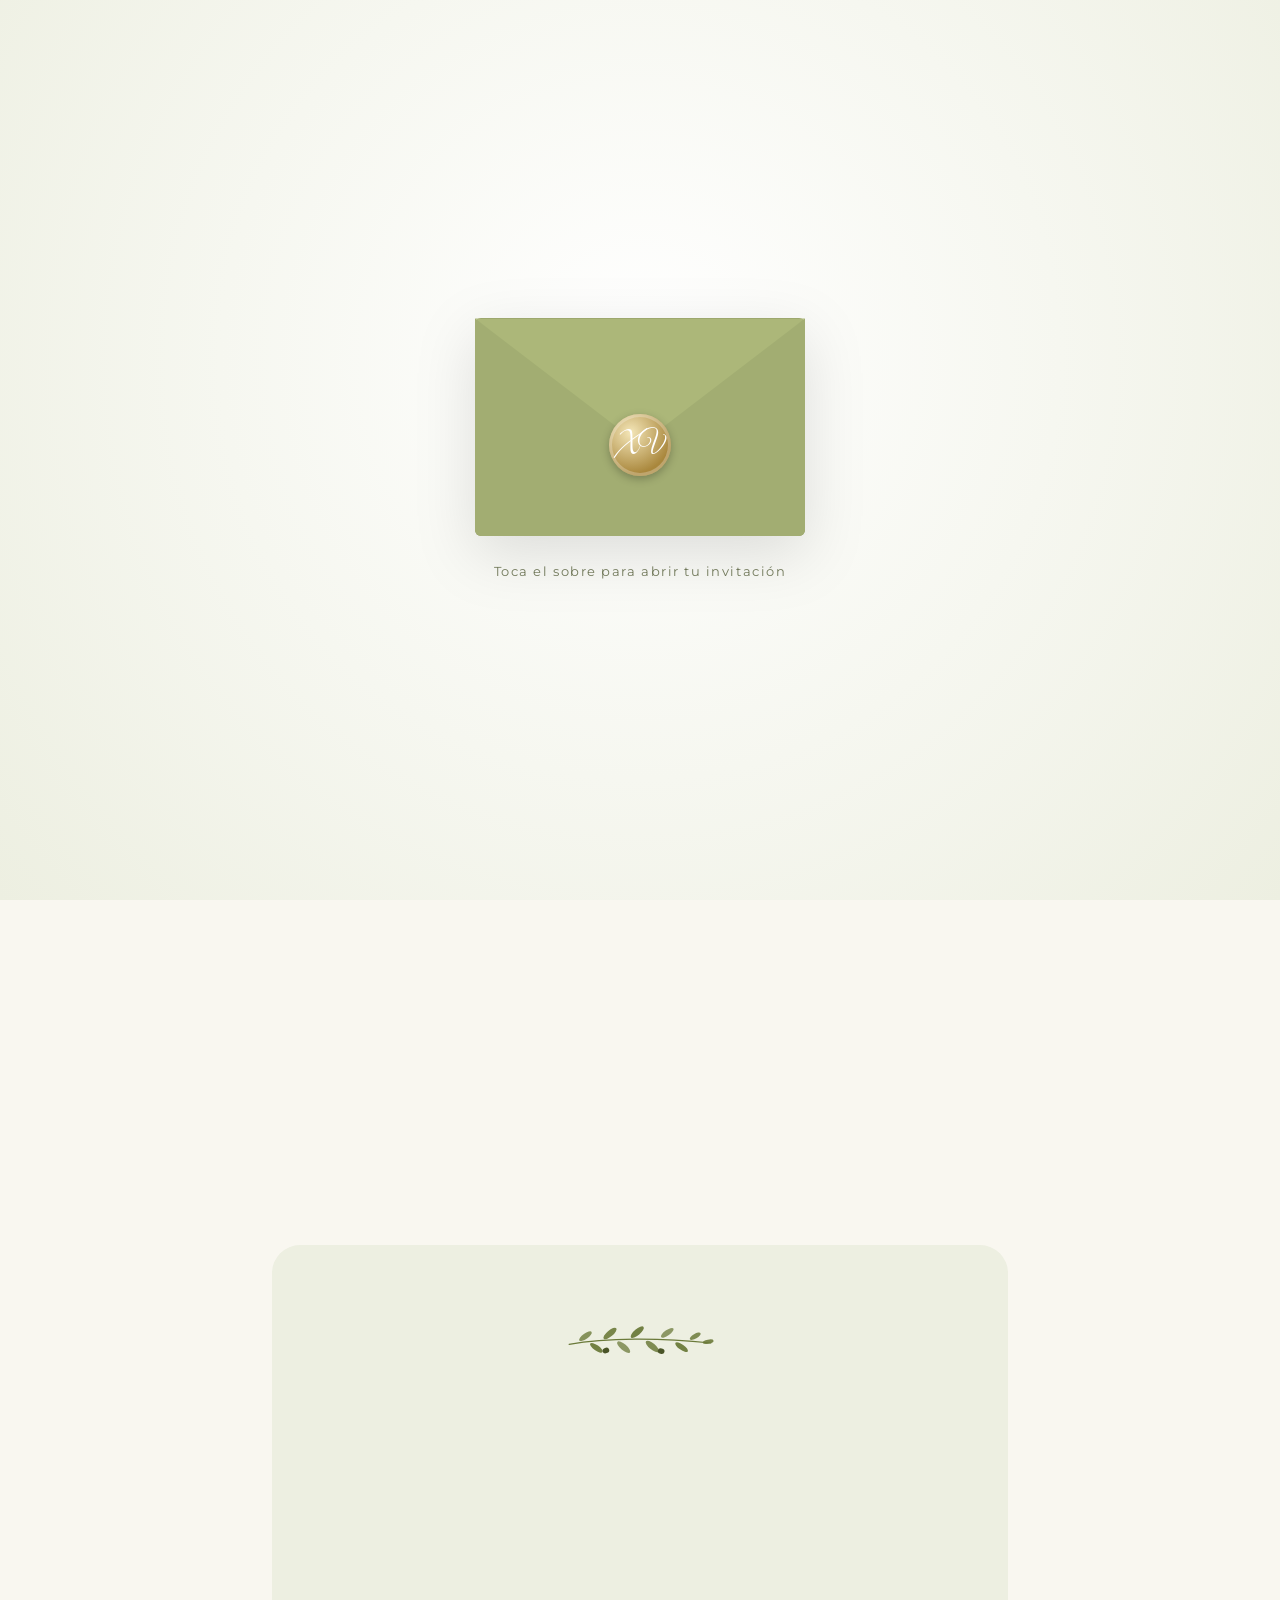
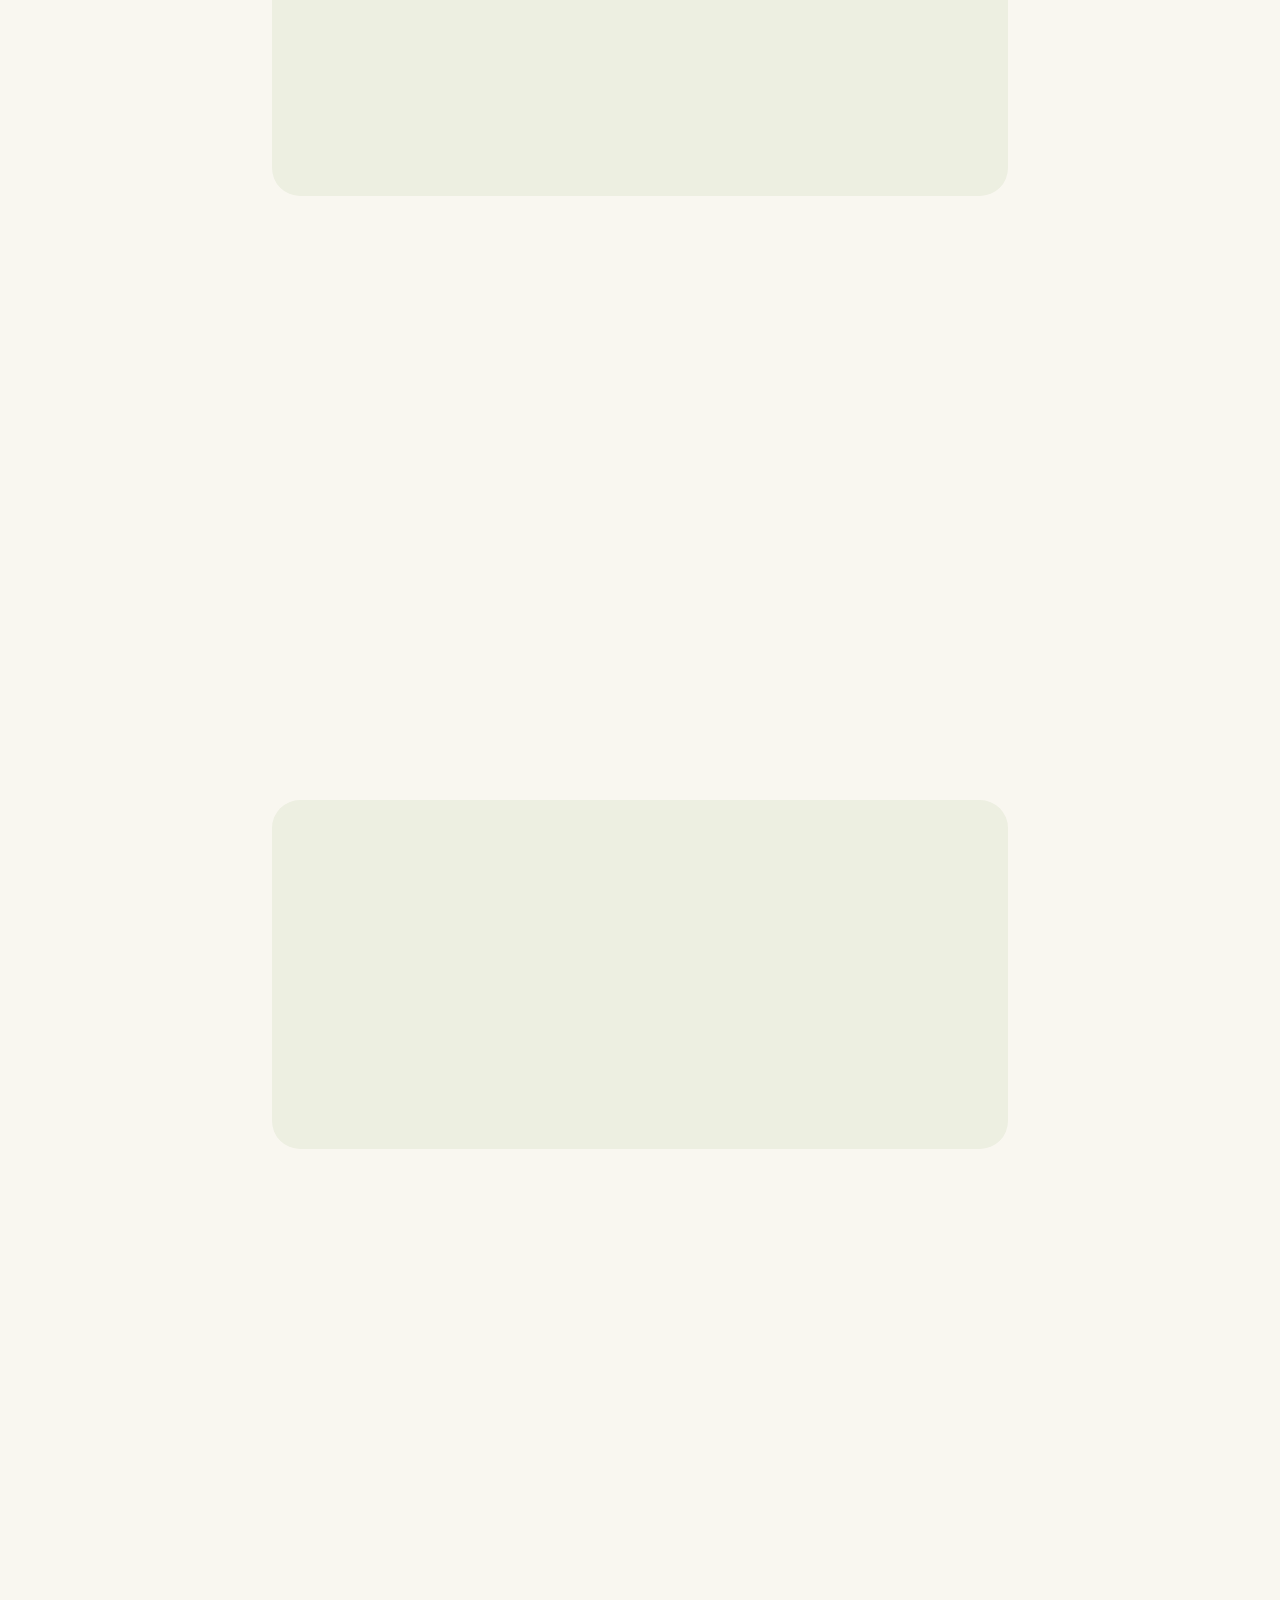
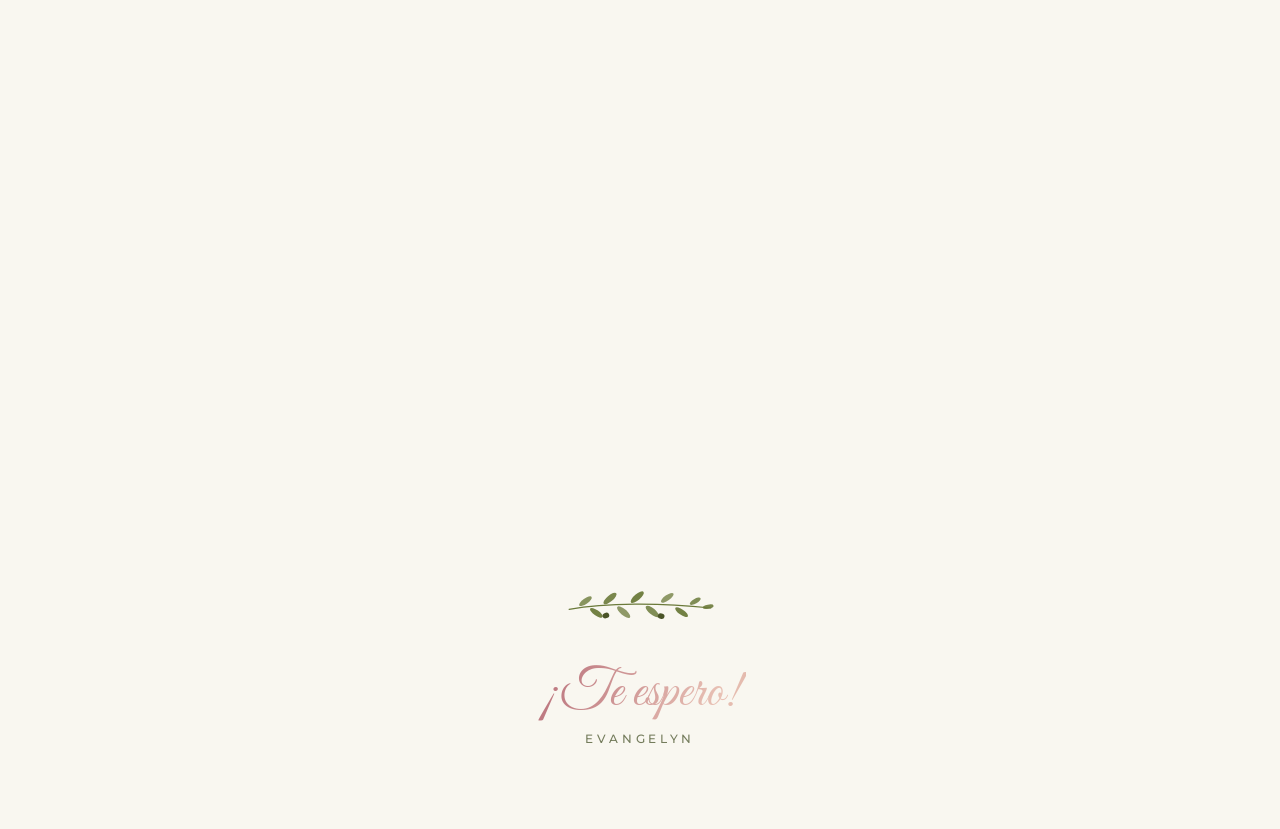
==== index.html @ 9b463777 "Centrar sección de padres y versionar CSS/JS para evitar caché Co-Authored-By: Claude Opus 5.5 <nore" ====
<!doctype html>
<html lang="es" data-theme="olivo">
<head>
  <meta charset="utf-8">
  <meta name="viewport" content="width=device-width, initial-scale=1">
  <title>Mis XV Años</title>
  <meta name="description" content="Estás invitado a celebrar mis XV años. Abre tu invitación y confirma tu asistencia.">
  <meta property="og:title" content="Mis XV Años · Invitación">
  <meta property="og:description" content="Abre tu invitación y confirma tu asistencia.">
  <meta property="og:type" content="website">
  <meta name="theme-color" content="#F9F7F0">
  <link rel="preconnect" href="https://fonts.googleapis.com">
  <link rel="preconnect" href="https://fonts.gstatic.com" crossorigin>
  <link href="https://fonts.googleapis.com/css2?family=Cormorant+Garamond:ital,wght@0,400;0,500;0,600;1,400&family=Amatic+SC:wght@700&family=Great+Vibes&family=Montserrat:wght@400;500;600&display=swap" rel="stylesheet">
  <link rel="stylesheet" href="css/styles.css?v=6">
  <script src="js/config.js?v=6"></script>
</head>
<body class="bloqueado">

  <!-- Símbolos SVG reutilizables -->
  <svg width="0" height="0" style="position:absolute" aria-hidden="true">
    <symbol id="rama" viewBox="0 0 220 70">
      <path d="M6 40 C60 30 140 30 214 38" fill="none" stroke="currentColor" stroke-width="1.6" stroke-linecap="round"/>
      <g fill="currentColor">
        <circle cx="28" cy="27" r="9" opacity=".75"/>
        <circle cx="50" cy="45" r="9" opacity=".9"/>
        <circle cx="75" cy="23" r="10" opacity=".85"/>
        <circle cx="100" cy="44" r="10" opacity=".7"/>
        <circle cx="125" cy="22" r="10" opacity=".9"/>
        <circle cx="150" cy="43" r="9" opacity=".8"/>
        <circle cx="172" cy="26" r="8" opacity=".7"/>
        <circle cx="192" cy="43" r="7" opacity=".9"/>
        <circle cx="212" cy="37" r="5" opacity=".8"/>
      </g>
    </symbol>
    <symbol id="rama-olivo" viewBox="0 0 220 70">
      <path d="M6 40 C60 30 140 30 214 38" fill="none" stroke="currentColor" stroke-width="1.6" stroke-linecap="round"/>
      <g fill="currentColor">
        <ellipse cx="30" cy="28" rx="4" ry="11" transform="rotate(55 30 28)" opacity=".8"/>
        <ellipse cx="46" cy="45" rx="4" ry="11" transform="rotate(-55 46 45)" opacity=".95"/>
        <ellipse cx="66" cy="24" rx="4.5" ry="12" transform="rotate(50 66 24)" opacity=".9"/>
        <ellipse cx="86" cy="44" rx="4.5" ry="12" transform="rotate(-50 86 44)" opacity=".75"/>
        <ellipse cx="106" cy="22" rx="4.5" ry="12" transform="rotate(50 106 22)" opacity=".95"/>
        <ellipse cx="128" cy="43" rx="4.5" ry="12" transform="rotate(-50 128 43)" opacity=".85"/>
        <ellipse cx="150" cy="23" rx="4" ry="11" transform="rotate(55 150 23)" opacity=".75"/>
        <ellipse cx="171" cy="44" rx="4" ry="11" transform="rotate(-55 171 44)" opacity=".95"/>
        <ellipse cx="191" cy="28" rx="3.5" ry="9" transform="rotate(60 191 28)" opacity=".85"/>
        <ellipse cx="210" cy="36" rx="3" ry="8" transform="rotate(80 210 36)" opacity=".9"/>
      </g>
      <g style="fill: var(--aceituna, currentColor)">
        <ellipse cx="60" cy="49" rx="5" ry="4" transform="rotate(-20 60 49)"/>
        <ellipse cx="141" cy="50" rx="5" ry="4" transform="rotate(15 141 50)"/>
      </g>
      <!-- Flores silvestres: solo visibles en el tema rural -->
      <g style="fill: var(--flor, none)">
        <circle cx="84" cy="14" r="3"/><circle cx="89" cy="11" r="3"/><circle cx="94" cy="14" r="3"/><circle cx="91" cy="19" r="3"/><circle cx="86" cy="19" r="3"/>
        <circle cx="160" cy="56" r="2.6"/><circle cx="165" cy="53" r="2.6"/><circle cx="169" cy="57" r="2.6"/><circle cx="166" cy="61" r="2.6"/><circle cx="161" cy="61" r="2.6"/>
      </g>
      <g style="fill: var(--flor-centro, none)">
        <circle cx="89" cy="15.5" r="1.8"/><circle cx="164.5" cy="57.5" r="1.5"/>
      </g>
    </symbol>
    <symbol id="i-iglesia" viewBox="0 0 24 24"><path fill="none" stroke="currentColor" stroke-width="1.5" stroke-linejoin="round" d="M12 2v4M10 4h4M12 6l-5 5v10h10V11zM4 21h16M10 21v-4a2 2 0 0 1 4 0v4"/></symbol>
    <symbol id="i-copa" viewBox="0 0 24 24"><path fill="none" stroke="currentColor" stroke-width="1.5" stroke-linecap="round" d="M7 3h10l-1 7a4 4 0 0 1-8 0zM12 14v6M8 21h8M7.5 7h9"/></symbol>
  </svg>

  <!-- Sobre de apertura -->
  <div class="intro" id="intro">
    <p class="intro__para" data-invitado hidden>Para: <span data-invitado-nombre></span></p>
    <button class="sobre" id="abrir" type="button" aria-label="Abrir invitación">
      <span class="sobre__fondo"></span>
      <span class="sobre__carta">
        <span class="carta__xv">XV</span>
        <span class="carta__nombre" data-campo="nombre">Nombre</span>
      </span>
      <span class="sobre__frente"></span>
      <span class="sobre__solapa"></span>
      <span class="sobre__sello">XV</span>
    </button>
    <p class="intro__ayuda">Toca el sobre para abrir tu invitación</p>
  </div>

  <div class="petalos" id="petalos" aria-hidden="true"></div>

  <main id="contenido">

    <!-- Portada -->
    <section class="portada">
      <svg class="rama rama--sup" aria-hidden="true"><use href="#rama"/></svg>
      <p class="etiqueta revelar">Mis XV Años</p>
      <h1 class="nombre metal revelar" data-campo="nombre">Nombre</h1>
      <p class="portada__completo revelar" data-campo="nombreCompleto"></p>
      <p class="portada__fecha revelar" data-campo="fechaTexto"></p>
      <p class="portada__saludo revelar" data-invitado hidden>
        <span data-invitado-nombre></span>, tenemos el honor de invitarte a celebrar este día tan especial.
      </p>
      <svg class="rama rama--inf" aria-hidden="true"><use href="#rama"/></svg>
      <a class="bajar" href="#cuenta" aria-label="Ver más">
        <span></span>
      </a>
    </section>

    <!-- Cuenta regresiva -->
    <section class="seccion" id="cuenta">
      <p class="etiqueta revelar">Faltan</p>
      <div class="cuenta revelar" id="cuenta-regresiva" aria-live="polite">
        <div><strong data-u="dias">0</strong><span>días</span></div>
        <div><strong data-u="horas">0</strong><span>horas</span></div>
        <div><strong data-u="min">0</strong><span>min</span></div>
        <div><strong data-u="seg">0</strong><span>seg</span></div>
      </div>
      <p class="cuenta__fin" id="cuenta-fin" hidden></p>
      <a class="boton boton--borde revelar" id="calendario" target="_blank" rel="noopener">Agregar a mi calendario</a>
    </section>

    <!-- Mensaje -->
    <section class="seccion seccion--suave">
      <svg class="rama rama--peq" aria-hidden="true"><use href="#rama"/></svg>
      <blockquote class="frase revelar" data-campo="frase"></blockquote>
      <div class="familia">
        <div class="revelar">
          <h2 class="titulo-script metal">Mis padres</h2>
          <ul class="lista-nombres" data-lista="padres"></ul>
        </div>
      </div>
    </section>

    <!-- Evento -->
    <section class="seccion">
      <p class="etiqueta revelar">Dónde y cuándo</p>
      <h2 class="titulo-script metal revelar">El gran día</h2>
      <div class="tarjetas" id="eventos"></div>
    </section>

    <!-- Vestimenta y regalos -->
    <section class="seccion seccion--suave">
      <div class="dos-col">
        <div class="revelar">
          <p class="etiqueta">Código de vestimenta</p>
          <h2 class="titulo-script metal" data-campo="vestimenta.tipo">Formal</h2>
          <p data-campo="vestimenta.nota"></p>        </div>
        <div class="revelar">
          <p class="etiqueta">Regalos</p>
          <h2 class="titulo-script metal">Un detalle</h2>
          <p data-campo="regalos.texto"></p>
        </div>
      </div>
    </section>

    <!-- Confirmación -->
    <section class="seccion" id="rsvp">
      <p class="etiqueta revelar">Confirma tu asistencia</p>
      <h2 class="titulo-script metal revelar">¿Me acompañas?</h2>
      <p class="revelar">Por favor confirma antes del <strong data-campo="rsvp.fechaLimite"></strong>.</p>
      <p class="pases revelar" data-invitado hidden>
        Invitación para <strong data-invitado-nombre></strong> · <span id="pases-texto"></span>
      </p>

      <div class="aviso" id="ya-respondio" hidden>
        Ya enviaste una confirmación desde este dispositivo.
        <button type="button" class="enlace" id="enviar-otra">Enviar otra respuesta</button>
      </div>

      <form class="formulario revelar" id="form-rsvp" novalidate>
        <fieldset class="opciones">
          <legend>¿Asistirás?</legend>
          <label class="opcion"><input type="radio" name="asistencia" value="si" checked><span>¡Sí, ahí estaré!</span></label>
          <label class="opcion"><input type="radio" name="asistencia" value="no"><span>No podré asistir</span></label>
        </fieldset>

        <div class="campo" id="campo-cantidad">
          <label for="cantidad">Cantidad de personas</label>
          <select id="cantidad" name="cantidad"></select>
        </div>

        <div id="nombres"></div>

        <div class="campo">
          <label for="telefono">Teléfono <small>(opcional)</small></label>
          <input id="telefono" name="telefono" type="tel" autocomplete="tel" maxlength="30">
        </div>

        <div class="campo">
          <label for="mensaje">Mensaje para la quinceañera <small>(opcional)</small></label>
          <textarea id="mensaje" name="mensaje" rows="3" maxlength="500"></textarea>
        </div>

        <!-- Campo trampa para bots: no lo llenan las personas -->
        <div class="trampa" aria-hidden="true">
          <label>Sitio web <input type="text" name="website" tabindex="-1" autocomplete="off"></label>
        </div>

        <p class="error" id="error" role="alert" hidden></p>
        <button class="boton" type="submit" id="enviar">Enviar confirmación</button>
      </form>

      <div class="exito" id="exito" hidden tabindex="-1">
        <h3 class="titulo-script metal" id="exito-titulo">¡Gracias!</h3>
        <p id="exito-texto"></p>
        <ul class="lista-nombres" id="exito-lista"></ul>
        <p class="nota" id="exito-demo" hidden>Modo demostración: la respuesta no se guardó porque aún no se configuró <code>urlGoogleScript</code>.</p>
      </div>
    </section>

    <footer class="pie">
      <svg class="rama rama--peq" aria-hidden="true"><use href="#rama"/></svg>
      <p class="titulo-script metal">¡Te espero!</p>
      <p class="etiqueta" data-campo="nombre">Nombre</p>
    </footer>
  </main>

  <button class="musica" id="musica" type="button" aria-label="Pausar música" hidden>
    <span></span><span></span><span></span>
  </button>

  <script src="js/main.js?v=6"></script>
</body>
</html>
---- css/styles.css ----
/* ============================================================
   PALETAS (cambia en js/config.js -> tema)
   ============================================================ */
:root {
  --sobre: var(--primary);
  --petalo: var(--primary);
  --f-label: "Montserrat", sans-serif;
}
[data-theme="olivo"] {
  /* Verde olivo predominante · detalles rosados en oro rosa */
  --bg: #F9F7F0;
  --surface: #FFFFFF;
  --suave: #EDEFE1;
  --text: #3E4530;
  --muted: #747C5C;
  --primary: #E3B5B3;
  --accent: #6B7A3A;
  --aceituna: #4A5427;
  --btn: #5C6B2E;
  --on-btn: #FFFFFF;
  --metal-1: #B76E79;
  --metal-2: #E9C2B5;
  --metal-3: #C48A7E;
  --linea: #DCDFC9;
  --sobre: #A2AD72;
  --sello-1: #F4E6B8;
  --sello-2: #A9873C;
  --petalo: #E3B5B3;
}
[data-theme="rural"] {
  /* Campestre: verde olivo, lino, kraft y flores silvestres rosadas */
  --bg: #F1EADB;
  --surface: #FBF7EE;
  --suave: #E7DEC9;
  --text: #3A3C27;
  --muted: #6D6A4E;
  --primary: #D9A3A0;
  --accent: #5E6B34;
  --aceituna: #3F4720;
  --flor: #E2A9A8;
  --flor-centro: #E9C46A;
  --btn: #5E6B34;
  --on-btn: #FFFFFF;
  --metal-1: #4F5A2A;
  --metal-2: #9AA35A;
  --metal-3: #6E7A3A;
  --linea: #CFC3A6;
  --sobre: #C4A57C;
  --petalo: #D9A3A0;
  --f-label: "Amatic SC", "Montserrat", sans-serif;
}

[data-theme="romantico"] {
  /* Rosa palo · Marfil · Oro rosa · Eucalipto */
  --bg: #FBF7F2;
  --surface: #FFFFFF;
  --suave: #F6EAE7;
  --text: #5B3E43;
  --muted: #8E7478;
  --primary: #C9979B;
  --accent: #7F9C8A;
  --btn: #9E6870;
  --on-btn: #FFFFFF;
  --metal-1: #B76E79;
  --metal-2: #E9C2B5;
  --metal-3: #C48A7E;
  --linea: #E7D3CF;
}
[data-theme="gala"] {
  /* Azul marino · Lavanda · Dorado · Blanco */
  --bg: #0E1730;
  --surface: #16224A;
  --suave: #131E40;
  --text: #F4F2FA;
  --muted: #B9B6D3;
  --primary: #B8A6E3;
  --accent: #CDB8F0;
  --btn: #D4AF37;
  --on-btn: #0E1730;
  --metal-1: #B8892F;
  --metal-2: #F3D98B;
  --metal-3: #D4AF37;
  --linea: #2C3A6B;
}
[data-theme="encantado"] {
  /* Salvia · Blush · Champán · Beige */
  --bg: #F4EEE6;
  --surface: #FFFDF9;
  --suave: #E9EDE3;
  --text: #46503F;
  --muted: #7D8578;
  --primary: #E8B7B5;
  --accent: #8FA587;
  --btn: #66805E;
  --on-btn: #FFFFFF;
  --metal-1: #A88B5A;
  --metal-2: #F1E2C3;
  --metal-3: #CDB485;
  --linea: #DDD5C6;
}
[data-theme="tropical"] {
  /* Coral · Durazno · Menta · Blanco cálido */
  --bg: #FFF8F1;
  --surface: #FFFFFF;
  --suave: #FFE9DC;
  --text: #5A3A33;
  --muted: #8C6C64;
  --primary: #FFB79A;
  --accent: #5DBB9F;
  --btn: #D24E3D;
  --on-btn: #FFFFFF;
  --metal-1: #E2563F;
  --metal-2: #FFB79A;
  --metal-3: #F17A62;
  --linea: #F6D6C5;
}
[data-theme="minimal"] {
  /* Malva · Ciruela · Plata · Blanco nieve */
  --bg: #FBFAFC;
  --surface: #FFFFFF;
  --suave: #F1EAF0;
  --text: #4B2A45;
  --muted: #85707F;
  --primary: #C3A6C1;
  --accent: #A887A6;
  --btn: #6E3E68;
  --on-btn: #FFFFFF;
  --metal-1: #6E3E68;
  --metal-2: #C9B6C7;
  --metal-3: #9D8FA0;
  --linea: #E5DAE3;
}
[data-theme="verano"] {
  /* Azul cielo · Rosa bebé · Amarillo manteca · Plata mate */
  --bg: #FAFCFF;
  --surface: #FFFFFF;
  --suave: #EEF5FC;
  --text: #4E5873;
  --muted: #7F88A0;
  --primary: #F6C9D6;
  --accent: #9CC9EC;
  --btn: #4F86B8;
  --on-btn: #FFFFFF;
  --metal-1: #8E959E;
  --metal-2: #E6E8EB;
  --metal-3: #B4BAC2;
  --linea: #DCE6F2;
}

/* ============================================================
   BASE
   ============================================================ */
*, *::before, *::after { box-sizing: border-box; }
html { scroll-behavior: smooth; }
body {
  margin: 0;
  background: var(--bg);
  color: var(--text);
  font-family: "Cormorant Garamond", Georgia, serif;
  font-size: 1.2rem;
  line-height: 1.55;
  text-align: center;
  -webkit-font-smoothing: antialiased;
  overflow-x: hidden;
}
body.bloqueado { overflow: hidden; height: 100vh; }
img, svg { display: block; }
h1, h2, h3, p { margin: 0; }
[hidden] { display: none !important; }

.metal {
  background: linear-gradient(110deg, var(--metal-1) 0%, var(--metal-2) 45%, var(--metal-3) 70%, var(--metal-1) 100%);
  background-size: 200% auto;
  -webkit-background-clip: text;
  background-clip: text;
  color: transparent;
  animation: brillo 6s linear infinite;
}
@keyframes brillo { to { background-position: 200% center; } }

.etiqueta {
  font-family: var(--f-label);
  font-size: .72rem;
  font-weight: 500;
  letter-spacing: .32em;
  text-transform: uppercase;
  color: var(--muted);
}
.titulo-script {
  font-family: "Great Vibes", cursive;
  font-weight: 400;
  font-size: clamp(2.4rem, 8vw, 3.4rem);
  line-height: 1.25;
  padding: 0 .1em;
}

.rama { color: var(--accent); width: 220px; height: 70px; margin: 0 auto; }
.rama--peq { width: 150px; height: 48px; margin-bottom: 1.5rem; }

/* ============================================================
   SOBRE DE APERTURA
   ============================================================ */
.intro {
  position: fixed; inset: 0; z-index: 50;
  display: flex; flex-direction: column; align-items: center; justify-content: center;
  gap: 1.6rem; padding: 16px;
  background: radial-gradient(circle at 50% 40%, var(--surface), var(--suave));
  transition: opacity .8s ease, visibility .8s;
}
.intro.oculto { opacity: 0; visibility: hidden; }
.intro__para { font-style: italic; font-size: 1.3rem; }
.intro__ayuda {
  font-family: "Montserrat", sans-serif; font-size: .8rem; letter-spacing: .12em;
  color: var(--muted); animation: latido 2s ease-in-out infinite;
}
@keyframes latido { 50% { opacity: .45; } }

.sobre {
  --w: min(330px, 86vw);
  position: relative; width: var(--w); height: calc(var(--w) * .66);
  border: 0; padding: 0; background: none; cursor: pointer;
  perspective: 900px;
  filter: drop-shadow(0 18px 30px rgba(0,0,0,.12));
  transition: transform .3s ease;
}
.sobre:hover { transform: translateY(-4px); }
.sobre:focus-visible { outline: 2px solid var(--btn); outline-offset: 8px; }
.sobre > span { position: absolute; inset: 0; display: block; }
.sobre__fondo { background: var(--sobre); border-radius: 6px; filter: brightness(.88); }
.sobre__carta {
  inset: 6% 5% 4% !important;
  background: var(--surface); border-radius: 4px;
  display: flex !important; flex-direction: column; align-items: center; justify-content: center;
  box-shadow: 0 0 0 1px var(--linea) inset;
  transition: transform .9s cubic-bezier(.3,.7,.3,1) .45s;
  z-index: 1;
}
.carta__xv { font-family: var(--f-label); letter-spacing: .4em; font-size: .7rem; color: var(--muted); }
.carta__nombre { font-family: "Great Vibes", cursive; font-size: 2.2rem; color: var(--btn); }
.sobre__frente {
  background: var(--sobre); border-radius: 0 0 6px 6px; z-index: 2;
  clip-path: polygon(0 0, 50% 52%, 100% 0, 100% 100%, 0 100%);
}
.sobre__solapa {
  background: var(--sobre); filter: brightness(1.06); z-index: 3;
  clip-path: polygon(0 0, 100% 0, 50% 58%);
  transform-origin: top center;
  transition: transform .6s ease, z-index 0s .3s;
}
.sobre__sello {
  inset: auto !important; left: 50% !important; top: 58% !important;
  width: 62px; height: 62px; margin: -31px 0 0 -31px; border-radius: 50%; z-index: 4;
  display: grid !important; place-items: center;
  font-family: "Great Vibes", cursive; font-size: 1.7rem; color: #fff;
  background: radial-gradient(circle at 35% 30%, var(--sello-1, var(--metal-2)), var(--sello-2, var(--metal-1)) 70%);
  box-shadow: 0 3px 8px rgba(0,0,0,.25), inset 0 0 0 3px rgba(255,255,255,.25);
  transition: opacity .3s ease, transform .3s ease;
}
.sobre.abierto .sobre__sello { opacity: 0; transform: scale(.6); }
.sobre.abierto .sobre__solapa { transform: rotateX(180deg); z-index: 0; }
.sobre.abierto .sobre__carta { transform: translateY(-55%); }

/* ============================================================
   PÉTALOS
   ============================================================ */
.petalos { position: fixed; inset: 0; pointer-events: none; z-index: 40; overflow: hidden; }
.petalo {
  position: absolute; top: -20px; width: 12px; height: 12px;
  background: var(--petalo); opacity: .55;
  border-radius: 150% 0 150% 0;
  animation: caer linear infinite;
}
@keyframes caer {
  0%   { transform: translate(0, -20px) rotate(0deg); }
  50%  { transform: translate(40px, 50vh) rotate(180deg); }
  100% { transform: translate(-20px, 105vh) rotate(360deg); }
}

/* ============================================================
   SECCIONES
   ============================================================ */
main { max-width: 760px; margin: 0 auto; }
.seccion { padding: 4.5rem 16px; display: flex; flex-direction: column; align-items: center; gap: 1rem; }
.seccion--suave { background: var(--suave); border-radius: 28px; margin: 0 12px; }

.portada {
  min-height: 100vh; min-height: 100svh; padding: 3rem 16px 5rem;
  display: flex; flex-direction: column; align-items: center; justify-content: center; gap: .8rem;
  position: relative;
}
.rama--sup { transform: rotate(180deg); margin-bottom: 1rem; }
.rama--inf { margin-top: 1.2rem; }
.nombre {
  font-family: "Great Vibes", cursive; font-weight: 400;
  font-size: clamp(4rem, 19vw, 7.5rem); line-height: 1.15; padding: 0 .15em;
}
.portada__completo {
  font-family: var(--f-label); font-size: .78rem; font-weight: 500; letter-spacing: .22em; text-transform: uppercase;
  color: var(--text); margin-top: -.6rem; max-width: 30ch;
}
[data-theme="rural"] .portada__completo { font-size: 1.3rem; font-weight: 700; letter-spacing: .12em; }
.portada__fecha { font-size: 1.35rem; font-style: italic; }
.portada__saludo { max-width: 30ch; color: var(--muted); }
.bajar {
  position: absolute; bottom: 1.8rem; left: 50%; width: 26px; height: 42px; margin-left: -13px;
  border: 1.5px solid var(--muted); border-radius: 14px;
}
.bajar span {
  position: absolute; left: 50%; top: 8px; width: 4px; height: 8px; margin-left: -2px;
  border-radius: 2px; background: var(--muted); animation: rueda 1.8s ease-in-out infinite;
}
@keyframes rueda { 60% { transform: translateY(12px); opacity: 0; } 100% { opacity: 0; } }

/* Cuenta regresiva */
.cuenta { display: grid; grid-template-columns: repeat(4, 1fr); gap: .6rem; width: 100%; max-width: 440px; margin-bottom: 1rem; }
.cuenta div {
  background: var(--surface); border: 1px solid var(--linea); border-radius: 16px;
  padding: .9rem 0 .7rem; display: flex; flex-direction: column;
}
.cuenta strong { font-size: clamp(1.8rem, 7vw, 2.4rem); font-weight: 500; line-height: 1; font-variant-numeric: tabular-nums lining-nums; }
.cuenta span { font-family: var(--f-label); font-size: .62rem; letter-spacing: .2em; text-transform: uppercase; color: var(--muted); margin-top: .35rem; }
.cuenta__fin { font-style: italic; font-size: 1.4rem; }

/* Frase y familia */
.frase { margin: 0; max-width: 34ch; font-size: 1.45rem; font-style: italic; line-height: 1.5; }
.familia { display: flex; flex-wrap: wrap; justify-content: center; gap: 1.5rem 3rem; margin-top: 2rem; width: 100%; }
.lista-nombres { list-style: none; padding: 0; margin: .3rem 0 0; }

/* Tarjetas de evento */
.tarjetas { display: grid; gap: 1.2rem; width: 100%; margin-top: 1rem; }
.tarjeta {
  background: var(--surface); border: 1px solid var(--linea); border-radius: 22px;
  padding: 2rem 1.2rem; display: flex; flex-direction: column; align-items: center; gap: .4rem;
}
.tarjeta svg { width: 38px; height: 38px; color: var(--accent); margin-bottom: .4rem; }
.tarjeta h3 { font-family: var(--f-label); font-size: .8rem; font-weight: 600; letter-spacing: .25em; text-transform: uppercase; }
.tarjeta__hora { font-size: 1.9rem; font-weight: 500; }
.tarjeta__lugar { font-weight: 600; }
.tarjeta__dir { color: var(--muted); font-size: 1.05rem; margin-bottom: .8rem; }

/* Vestimenta y regalos */
.dos-col { display: grid; gap: 3rem; width: 100%; }
.dos-col p:not(.etiqueta) { max-width: 32ch; margin: 0 auto; }
.muestras { display: flex; justify-content: center; gap: .5rem; margin-top: 1rem; }
.muestras span { width: 26px; height: 26px; border-radius: 50%; border: 2px solid var(--surface); box-shadow: 0 0 0 1px var(--linea); }
.muestras span:nth-child(1) { background: var(--primary); }
.muestras span:nth-child(2) { background: var(--accent); }
.muestras span:nth-child(3) { background: linear-gradient(135deg, var(--metal-1), var(--metal-2)); }

/* Botones */
.boton {
  display: inline-flex; align-items: center; justify-content: center; gap: .5rem;
  min-height: 48px; padding: .8rem 1.8rem; border-radius: 999px;
  border: 1.5px solid var(--btn); background: var(--btn); color: var(--on-btn);
  font-family: var(--f-label); font-size: .78rem; font-weight: 600; letter-spacing: .14em; text-transform: uppercase;
  text-decoration: none; cursor: pointer; transition: transform .2s ease, opacity .2s ease;
}
.boton:hover { transform: translateY(-2px); }
.boton:disabled { opacity: .6; cursor: wait; transform: none; }
.boton--borde { background: transparent; color: var(--btn); }
[data-theme="gala"] .boton--borde { color: var(--metal-2); border-color: var(--metal-2); }
.enlace { background: none; border: 0; padding: 0; color: var(--btn); text-decoration: underline; font: inherit; cursor: pointer; }

/* ============================================================
   FORMULARIO
   ============================================================ */
.pases { color: var(--muted); }
.aviso {
  background: var(--suave); border-radius: 14px; padding: .9rem 1.2rem; font-size: 1.05rem; max-width: 460px;
}
.formulario, .exito {
  width: 100%; max-width: 480px; margin-top: 1rem; text-align: left;
  background: var(--surface); border: 1px solid var(--linea); border-radius: 24px; padding: 1.6rem 1.2rem;
  display: flex; flex-direction: column; gap: 1.1rem;
}
.exito { text-align: center; align-items: center; }
.opciones { border: 0; padding: 0; margin: 0; display: grid; grid-template-columns: 1fr 1fr; gap: .6rem; }
.opciones legend, .campo label {
  font-family: "Montserrat", sans-serif; font-size: .74rem; font-weight: 600; letter-spacing: .08em;
  margin-bottom: .45rem; padding: 0; color: var(--text);
}
.campo label small { font-weight: 400; color: var(--muted); letter-spacing: 0; }
.opcion { position: relative; }
.opcion input { position: absolute; opacity: 0; }
.opcion span {
  display: flex; align-items: center; justify-content: center; text-align: center; min-height: 52px; padding: .5rem;
  border: 1.5px solid var(--linea); border-radius: 14px; cursor: pointer; font-size: 1.1rem; line-height: 1.2;
  transition: border-color .2s, background .2s;
}
.opcion input:checked + span { border-color: var(--btn); background: var(--suave); font-weight: 600; }
.opcion input:focus-visible + span { outline: 2px solid var(--btn); outline-offset: 2px; }
.campo { display: flex; flex-direction: column; }
.campo input, .campo select, .campo textarea {
  width: 100%; min-height: 48px; padding: .7rem .9rem;
  border: 1.5px solid var(--linea); border-radius: 12px;
  background: var(--bg); color: var(--text);
  font: inherit; font-size: 1.1rem;
}
.campo textarea { resize: vertical; }
.campo input:focus, .campo select:focus, .campo textarea:focus { outline: none; border-color: var(--btn); }
.campo input[aria-invalid="true"] { border-color: #C0392B; }
#nombres { display: flex; flex-direction: column; gap: .8rem; }
.nombre-item { animation: entrar .35s ease both; }
@keyframes entrar { from { opacity: 0; transform: translateY(-6px); } }
.error { color: #B03A2E; font-size: 1rem; }
[data-theme="gala"] .error { color: #FFB4A8; }
.formulario .boton { align-self: stretch; }
.trampa { position: absolute; left: -9999px; width: 1px; height: 1px; overflow: hidden; }
.nota { font-size: .95rem; color: var(--muted); }
.nota code { font-size: .85em; }

/* ============================================================
   PIE, MÚSICA, ANIMACIONES
   ============================================================ */
.pie { padding: 4rem 16px 5rem; display: flex; flex-direction: column; align-items: center; gap: .3rem; }

.musica {
  position: fixed; right: 16px; bottom: 16px; z-index: 30;
  width: 48px; height: 48px; border-radius: 50%; border: 0; cursor: pointer;
  background: var(--btn); display: flex; align-items: center; justify-content: center; gap: 3px;
  box-shadow: 0 6px 16px rgba(0,0,0,.18);
}
.musica span { width: 3px; height: 16px; background: var(--on-btn); border-radius: 2px; animation: barra .9s ease-in-out infinite; }
.musica span:nth-child(2) { animation-delay: .2s; }
.musica span:nth-child(3) { animation-delay: .4s; }
.musica.pausada span { animation: none; height: 6px; }
@keyframes barra { 50% { transform: scaleY(.35); } }

.revelar { opacity: 0; transform: translateY(18px); transition: opacity .9s ease, transform .9s ease; }
.revelar.visible { opacity: 1; transform: none; }

@media (min-width: 640px) {
  .tarjetas, .dos-col { grid-template-columns: 1fr 1fr; }
  .formulario, .exito { padding: 2.2rem 2rem; }
}
@media (max-width: 380px) {
  .familia { flex-direction: column; }
}
@media (prefers-reduced-motion: reduce) {
  *, *::before, *::after { animation: none !important; transition: none !important; }
  .revelar { opacity: 1; transform: none; }
  html { scroll-behavior: auto; }
}

/* ============================================================
   DETALLES DEL TEMA RURAL (campestre)
   ============================================================ */
[data-theme="rural"] body,
[data-theme="rural"] .intro {
  background-color: var(--bg);
  background-image:
    repeating-linear-gradient(0deg, rgba(110, 95, 60, .045) 0 1px, transparent 1px 4px),
    repeating-linear-gradient(90deg, rgba(110, 95, 60, .04) 0 1px, transparent 1px 5px);
}
/* Costuras */
[data-theme="rural"] .seccion--suave,
[data-theme="rural"] .tarjeta,
[data-theme="rural"] .formulario,
[data-theme="rural"] .exito,
[data-theme="rural"] .cuenta div {
  outline: 1.5px dashed var(--linea);
  outline-offset: -8px;
}
[data-theme="rural"] .seccion--suave { outline-color: #BFAE87; }
[data-theme="rural"] .cuenta div { outline-offset: -5px; }
/* Tipografía campestre */
[data-theme="rural"] .etiqueta { font-size: 1.2rem; font-weight: 700; letter-spacing: .18em; }
[data-theme="rural"] .boton { font-size: 1.2rem; font-weight: 700; letter-spacing: .1em; }
[data-theme="rural"] .tarjeta h3 { font-size: 1.45rem; font-weight: 700; letter-spacing: .12em; }
[data-theme="rural"] .cuenta span { font-size: 1rem; font-weight: 700; letter-spacing: .12em; }
[data-theme="rural"] .carta__xv { font-size: 1.05rem; font-weight: 700; }
[data-theme="rural"] .intro__ayuda { font-family: var(--f-label); font-size: 1.25rem; font-weight: 700; }
/* Sobre kraft con cordel y sello de cera rosado */
[data-theme="rural"] .sobre__fondo { filter: brightness(.86); }
[data-theme="rural"] .sobre::after {
  content: ""; position: absolute; left: -2%; right: -2%; top: 58%; height: 5px; margin-top: -2px; z-index: 3;
  background: repeating-linear-gradient(115deg, #A88757 0 3px, #E2CDA4 3px 6px);
  border-radius: 3px; box-shadow: 0 1px 2px rgba(0,0,0,.2);
  transition: opacity .3s ease;
}
[data-theme="rural"] .sobre.abierto::after { opacity: 0; }
[data-theme="rural"] .sobre__sello {
  background: radial-gradient(circle at 35% 30%, #EBC0BC, #B9716C 72%);
  border-radius: 46% 54% 50% 50% / 52% 48% 52% 48%;
}
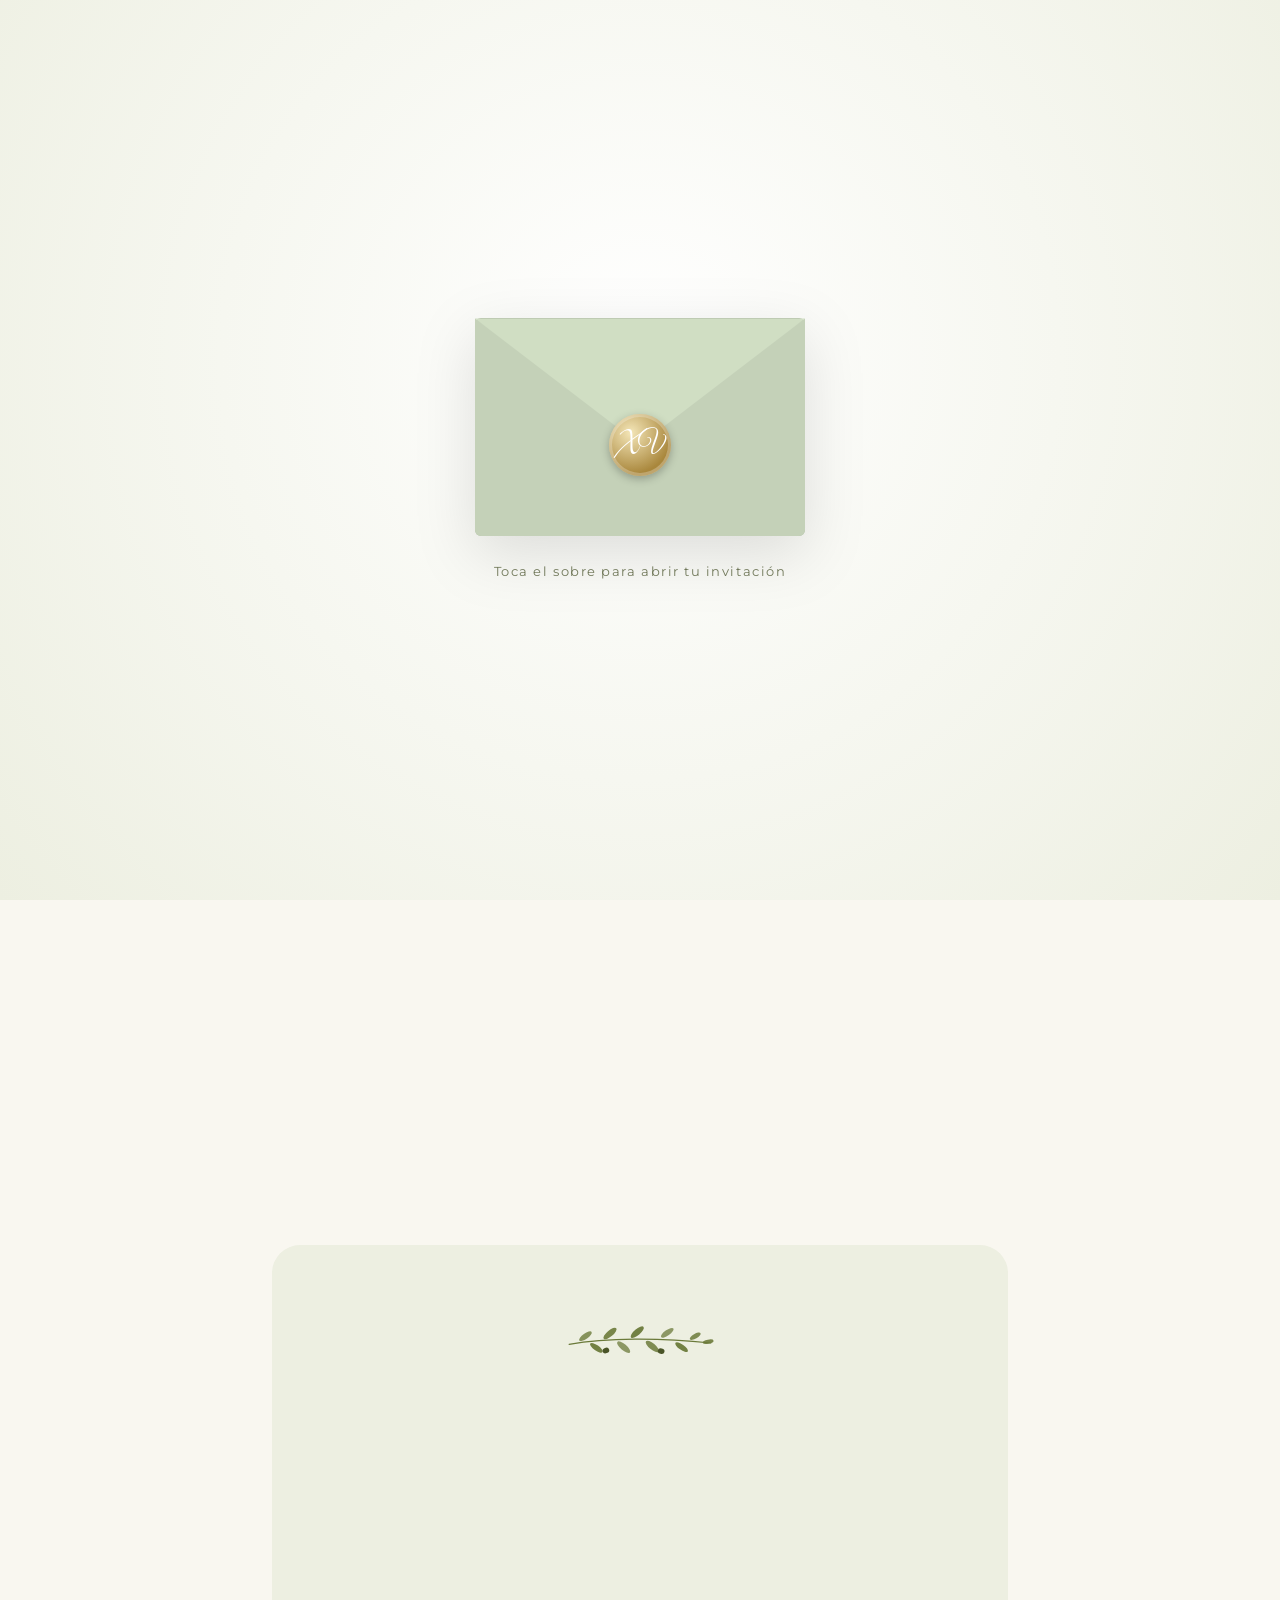
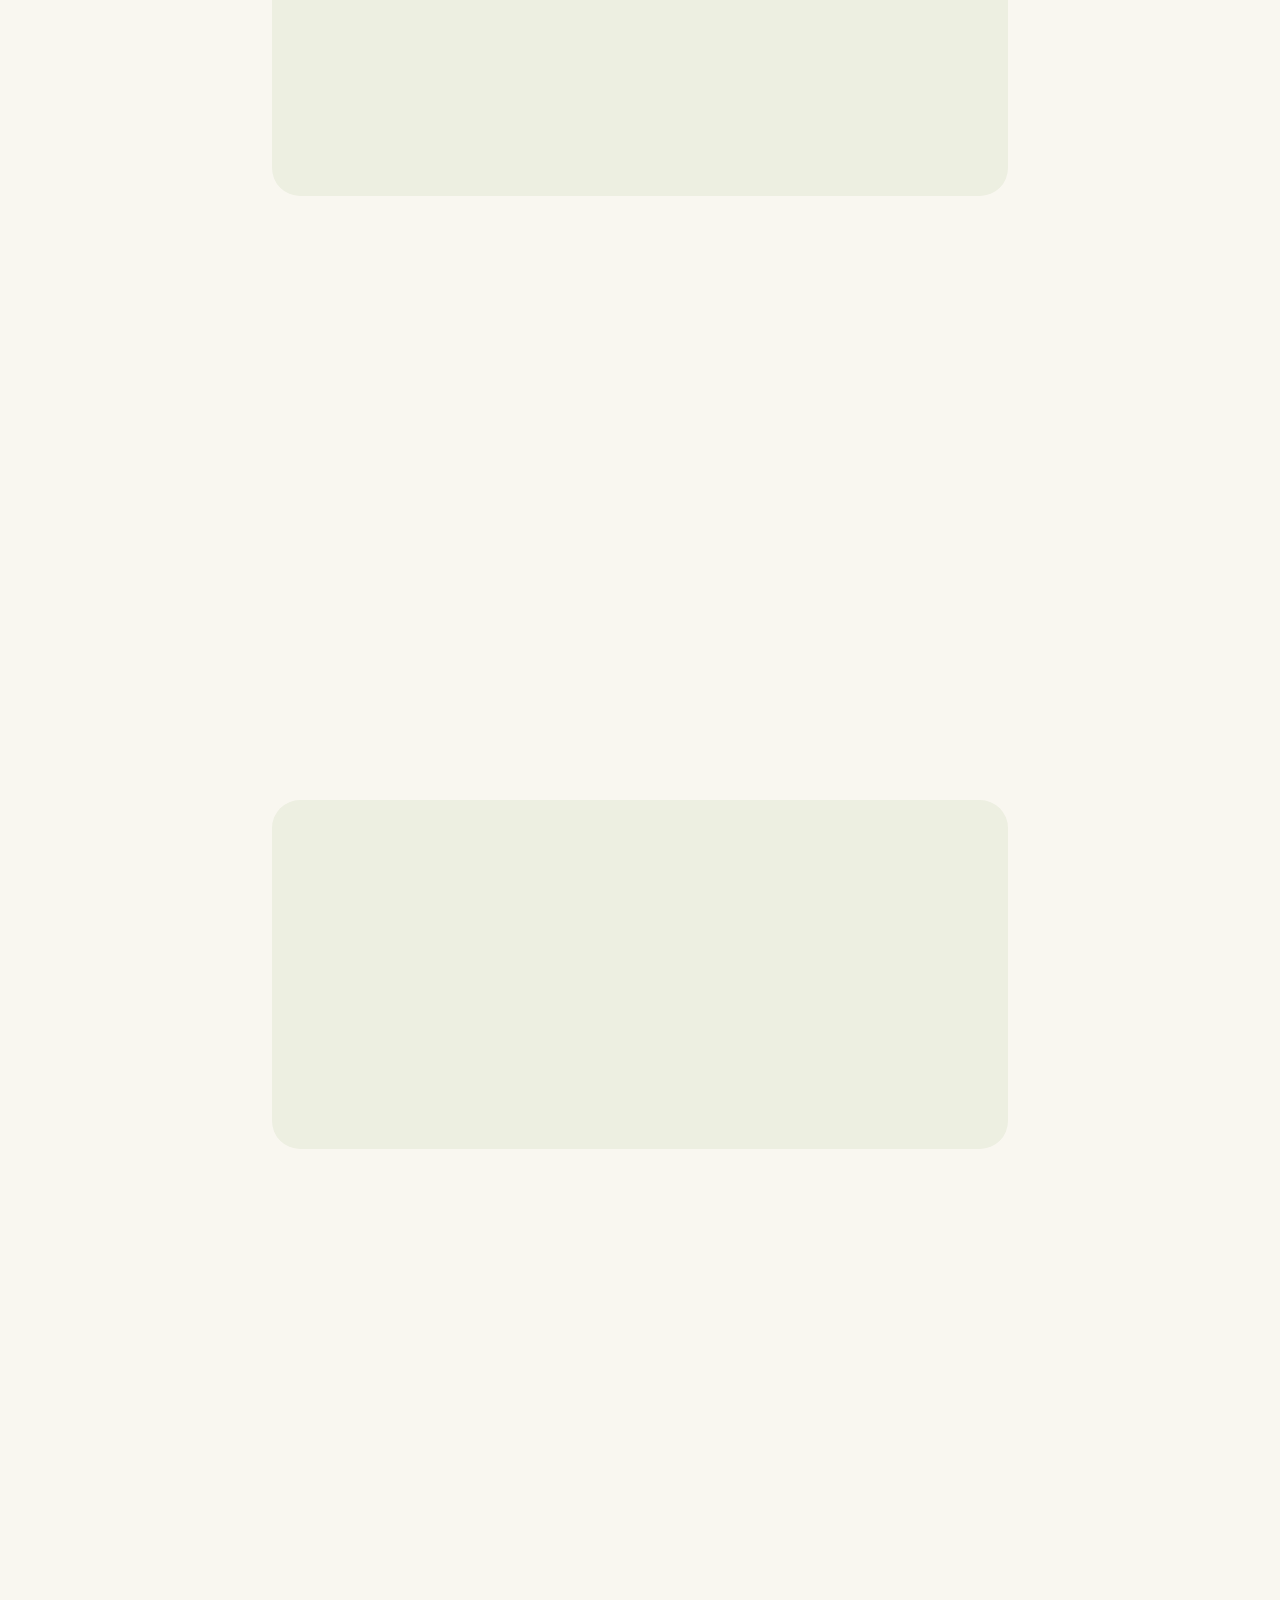
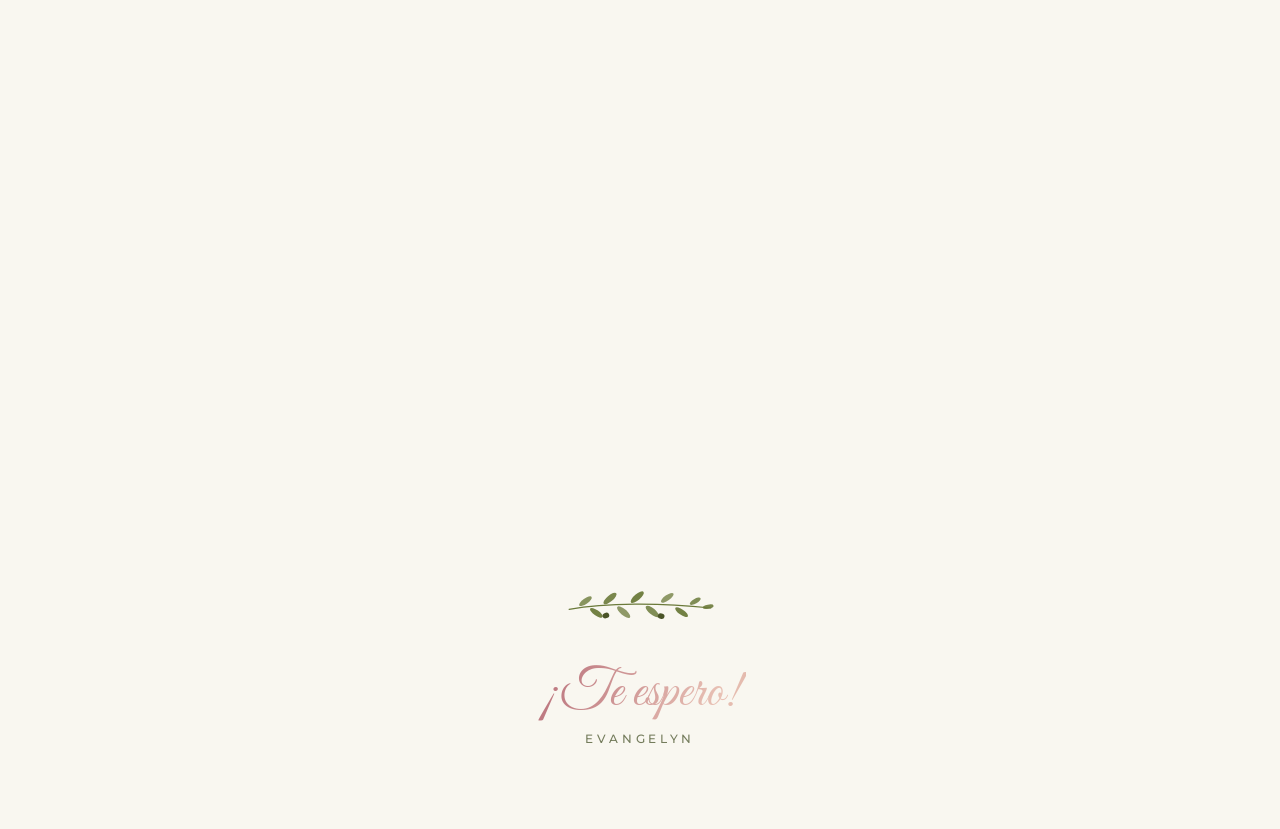
==== commit db05ce62: "Sobre en verde salvia claro (#C4D1B8) Co-Authored-By: Claude Opus 5.5 <noreply@anthropic.com>" ====
--- a/index.html
+++ b/index.html
@@ -12,8 +12,8 @@
   <link rel="preconnect" href="https://fonts.googleapis.com">
   <link rel="preconnect" href="https://fonts.gstatic.com" crossorigin>
   <link href="https://fonts.googleapis.com/css2?family=Cormorant+Garamond:ital,wght@0,400;0,500;0,600;1,400&family=Amatic+SC:wght@700&family=Great+Vibes&family=Montserrat:wght@400;500;600&display=swap" rel="stylesheet">
-  <link rel="stylesheet" href="css/styles.css?v=6">
-  <script src="js/config.js?v=6"></script>
+  <link rel="stylesheet" href="css/styles.css?v=7">
+  <script src="js/config.js?v=7"></script>
 </head>
 <body class="bloqueado">
 
@@ -213,6 +213,6 @@
     <span></span><span></span><span></span>
   </button>
 
-  <script src="js/main.js?v=6"></script>
+  <script src="js/main.js?v=7"></script>
 </body>
 </html>
--- a/css/styles.css
+++ b/css/styles.css
@@ -22,7 +22,7 @@
   --metal-2: #E9C2B5;
   --metal-3: #C48A7E;
   --linea: #DCDFC9;
-  --sobre: #A2AD72;
+  --sobre: #C4D1B8;
   --sello-1: #F4E6B8;
   --sello-2: #A9873C;
   --petalo: #E3B5B3;
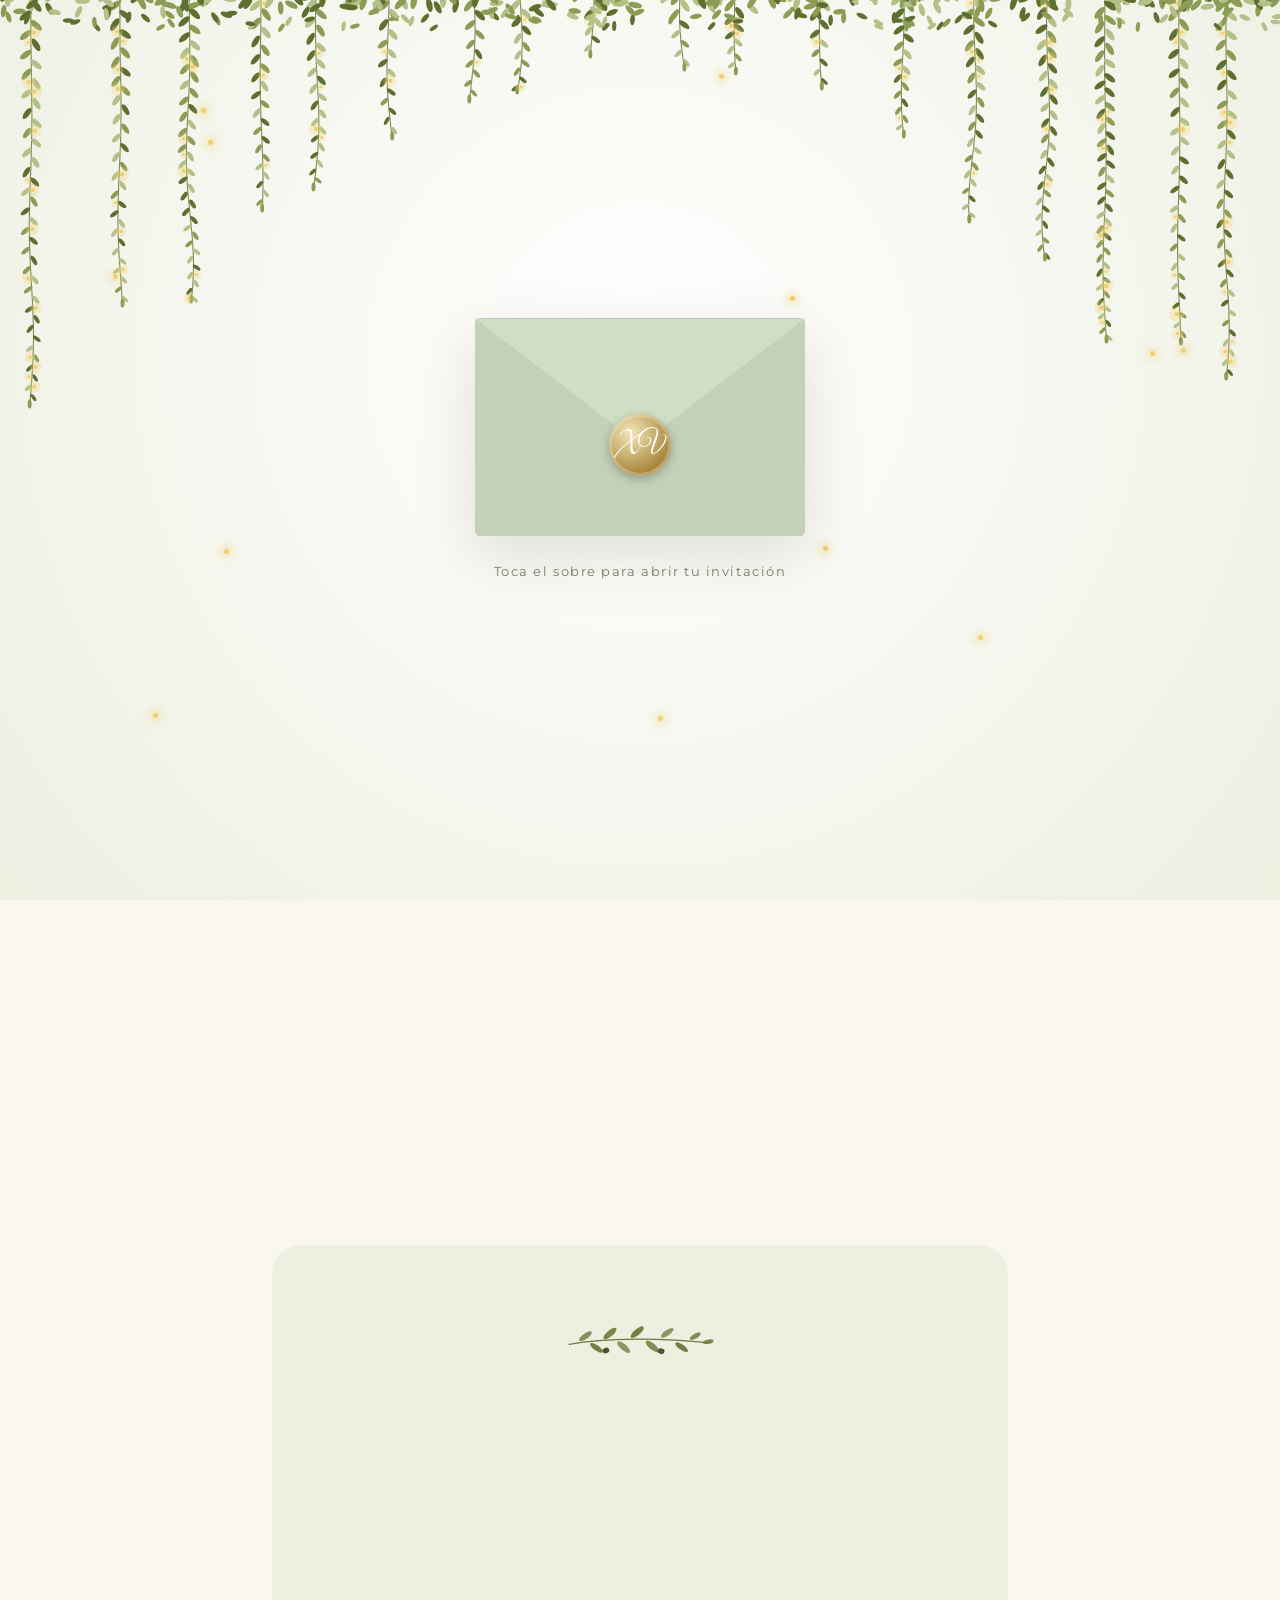
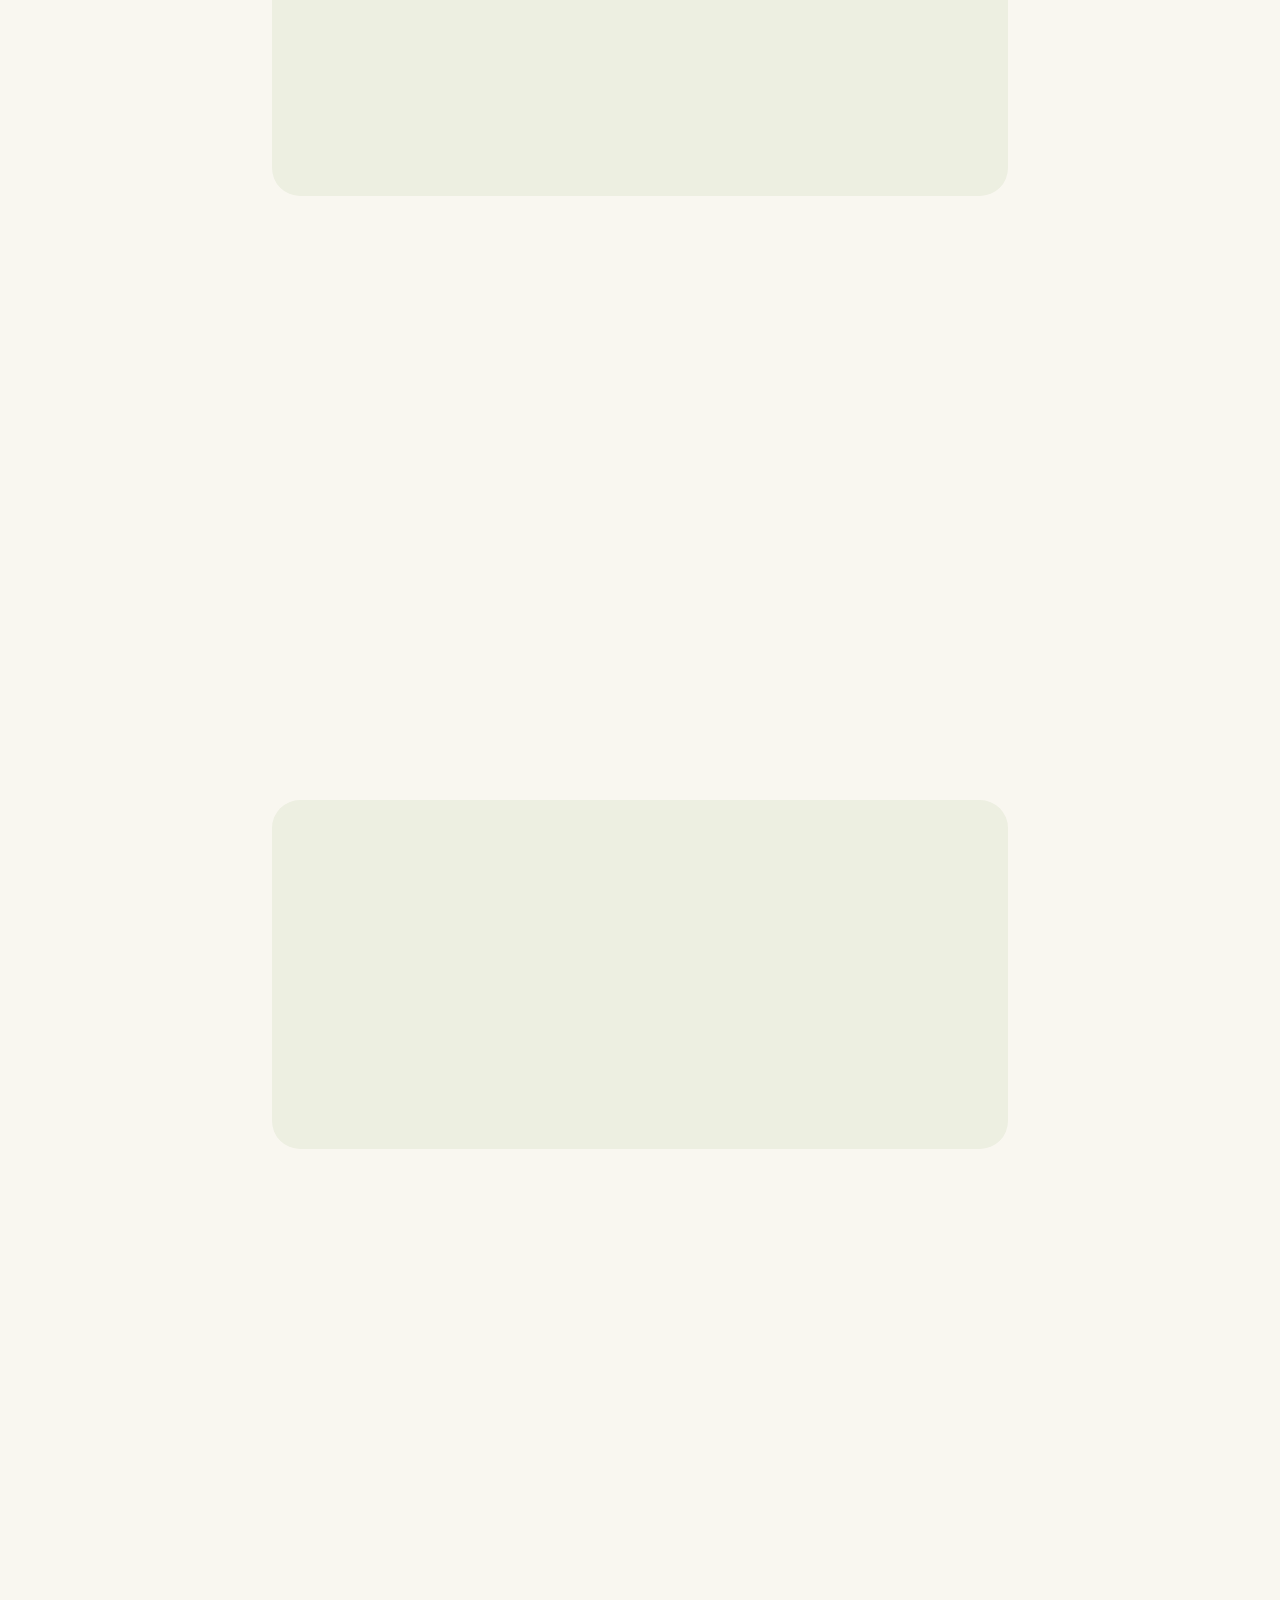
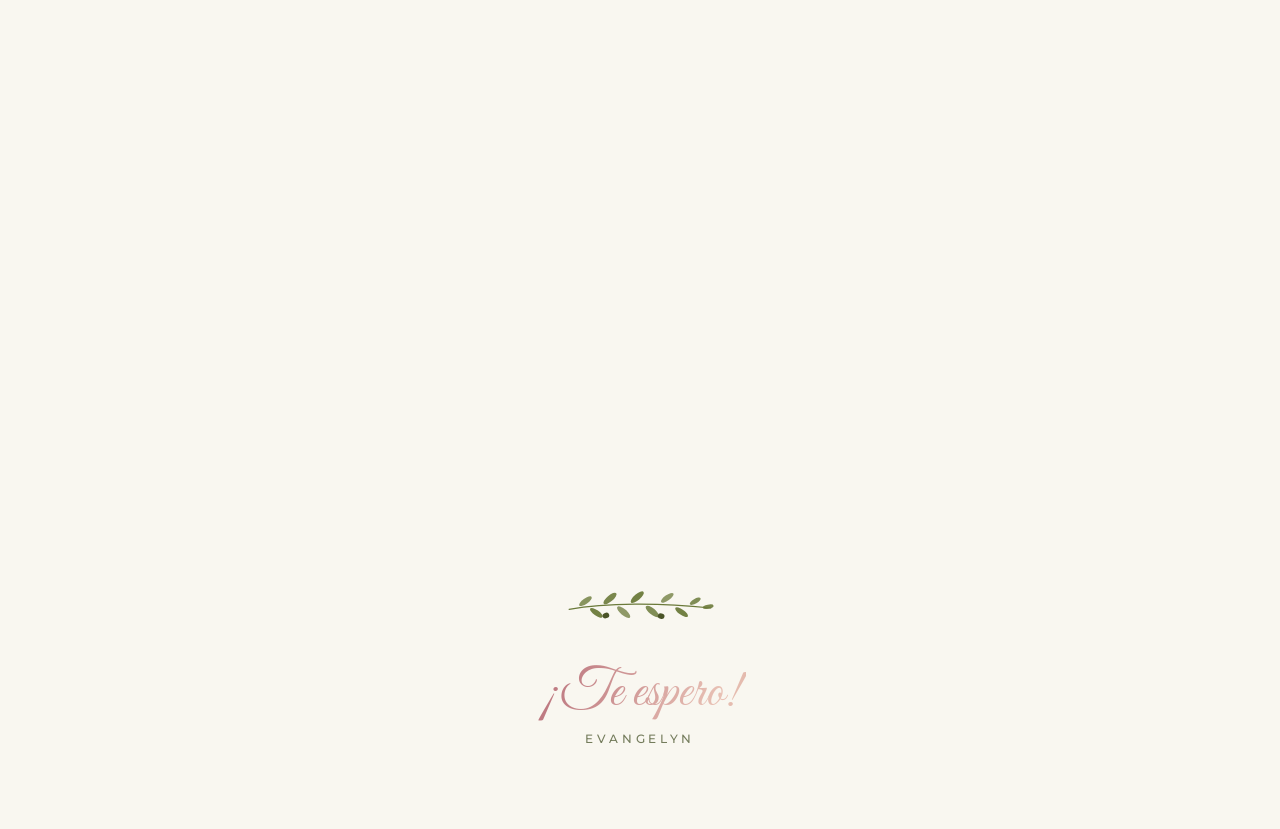
==== commit 85775b14: "Ramas colgantes con follaje, lucecitas doradas y luciérnagas Co-Authored-By: Claude Opus 5.5 <norepl" ====
--- a/index.html
+++ b/index.html
@@ -12,8 +12,8 @@
   <link rel="preconnect" href="https://fonts.googleapis.com">
   <link rel="preconnect" href="https://fonts.gstatic.com" crossorigin>
   <link href="https://fonts.googleapis.com/css2?family=Cormorant+Garamond:ital,wght@0,400;0,500;0,600;1,400&family=Amatic+SC:wght@700&family=Great+Vibes&family=Montserrat:wght@400;500;600&display=swap" rel="stylesheet">
-  <link rel="stylesheet" href="css/styles.css?v=7">
-  <script src="js/config.js?v=7"></script>
+  <link rel="stylesheet" href="css/styles.css?v=9">
+  <script src="js/config.js?v=9"></script>
 </head>
 <body class="bloqueado">
 
@@ -66,6 +66,7 @@
 
   <!-- Sobre de apertura -->
   <div class="intro" id="intro">
+    <div class="enredadera" data-vinas="18" aria-hidden="true"></div>
     <p class="intro__para" data-invitado hidden>Para: <span data-invitado-nombre></span></p>
     <button class="sobre" id="abrir" type="button" aria-label="Abrir invitación">
       <span class="sobre__fondo"></span>
@@ -86,6 +87,7 @@
 
     <!-- Portada -->
     <section class="portada">
+      <div class="enredadera" data-vinas="22" aria-hidden="true"></div>
       <svg class="rama rama--sup" aria-hidden="true"><use href="#rama"/></svg>
       <p class="etiqueta revelar">Mis XV Años</p>
       <h1 class="nombre metal revelar" data-campo="nombre">Nombre</h1>
@@ -213,6 +215,6 @@
     <span></span><span></span><span></span>
   </button>
 
-  <script src="js/main.js?v=7"></script>
+  <script src="js/main.js?v=9"></script>
 </body>
 </html>
--- a/css/styles.css
+++ b/css/styles.css
@@ -2,6 +2,10 @@
    PALETAS (cambia en js/config.js -> tema)
    ============================================================ */
 :root {
+  --vina-1: var(--accent);
+  --vina-2: var(--accent);
+  --vina-3: var(--accent);
+  --luz: var(--metal-2);
   --sobre: var(--primary);
   --petalo: var(--primary);
   --f-label: "Montserrat", sans-serif;
@@ -23,6 +27,10 @@
   --metal-3: #C48A7E;
   --linea: #DCDFC9;
   --sobre: #C4D1B8;
+  --vina-1: #5F6F30;
+  --vina-2: #8C9C55;
+  --vina-3: #B3C189;
+  --luz: #F0CF6E;
   --sello-1: #F4E6B8;
   --sello-2: #A9873C;
   --petalo: #E3B5B3;
@@ -46,6 +54,10 @@
   --metal-3: #6E7A3A;
   --linea: #CFC3A6;
   --sobre: #C4A57C;
+  --vina-1: #55622C;
+  --vina-2: #7F8E48;
+  --vina-3: #A9B67A;
+  --luz: #EFC762;
   --petalo: #D9A3A0;
   --f-label: "Amatic SC", "Montserrat", sans-serif;
 }
@@ -483,3 +495,46 @@
   background: radial-gradient(circle at 35% 30%, #EBC0BC, #B9716C 72%);
   border-radius: 46% 54% 50% 50% / 52% 48% 52% 48%;
 }
+
+/* ============================================================
+   RAMAS COLGANTES Y LUCIÉRNAGAS
+   ============================================================ */
+.enredadera {
+  position: absolute; left: 0; right: 0; top: 0; height: 62%;
+  pointer-events: none; overflow: hidden; z-index: 0;
+}
+.portada .enredadera { left: 50%; right: auto; width: 100vw; margin-left: -50vw; }
+.follaje { position: absolute; top: -6px; left: 0; z-index: 1; }
+@media (max-width: 600px) {
+  .portada .enredadera { height: 44%; }
+  .intro .enredadera { height: 48%; }
+}
+.intro > *:not(.enredadera):not(.luciernaga),
+.portada > *:not(.enredadera):not(.luciernaga):not(.bajar) { position: relative; z-index: 1; }
+.vina {
+  position: absolute; top: -4px; width: 44px; margin-left: -22px;
+  transform-origin: 50% 0;
+  animation: mecer 7s ease-in-out infinite alternate;
+}
+.vina svg { overflow: visible; }
+.vina .tallo { fill: none; stroke: var(--vina-1); stroke-width: 1.1; opacity: .8; }
+.enredadera .h1 { fill: var(--vina-1); }
+.enredadera .h2 { fill: var(--vina-2); }
+.enredadera .h3 { fill: var(--vina-3); }
+.vina .luz { fill: var(--luz); animation: titilar 3.2s ease-in-out infinite; }
+.vina .halo { opacity: .28; }
+@keyframes mecer { from { transform: rotate(-1.8deg); } to { transform: rotate(1.8deg); } }
+@keyframes titilar { 0%, 100% { opacity: 1; } 50% { opacity: .35; } }
+
+.luciernaga {
+  position: absolute; z-index: 0; width: 5px; height: 5px; border-radius: 50%;
+  background: var(--luz); box-shadow: 0 0 8px 3px color-mix(in srgb, var(--luz) 55%, transparent);
+  pointer-events: none;
+  animation: volar 10s ease-in-out infinite alternate, titilar 3s ease-in-out infinite;
+}
+@keyframes volar {
+  0%   { transform: translate(0, 0); }
+  33%  { transform: translate(18px, -22px); }
+  66%  { transform: translate(-14px, -8px); }
+  100% { transform: translate(10px, 16px); }
+}
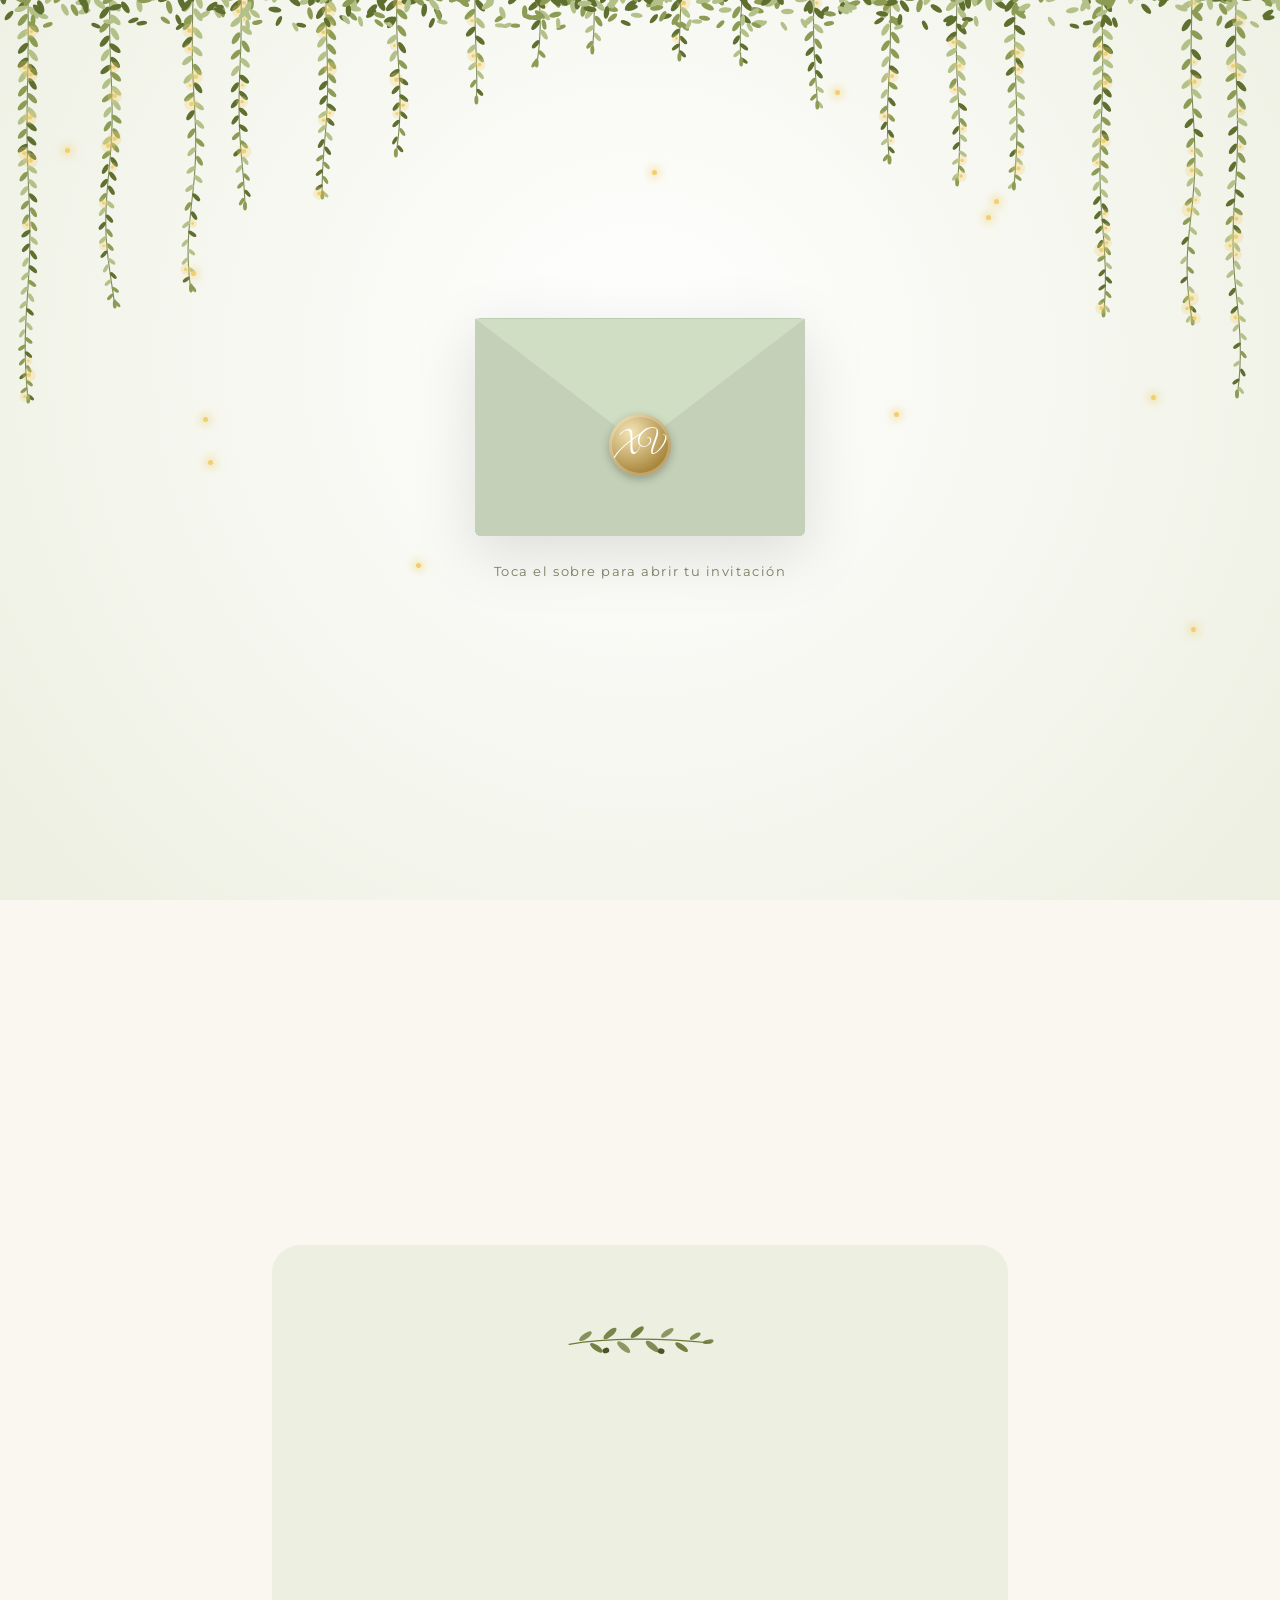
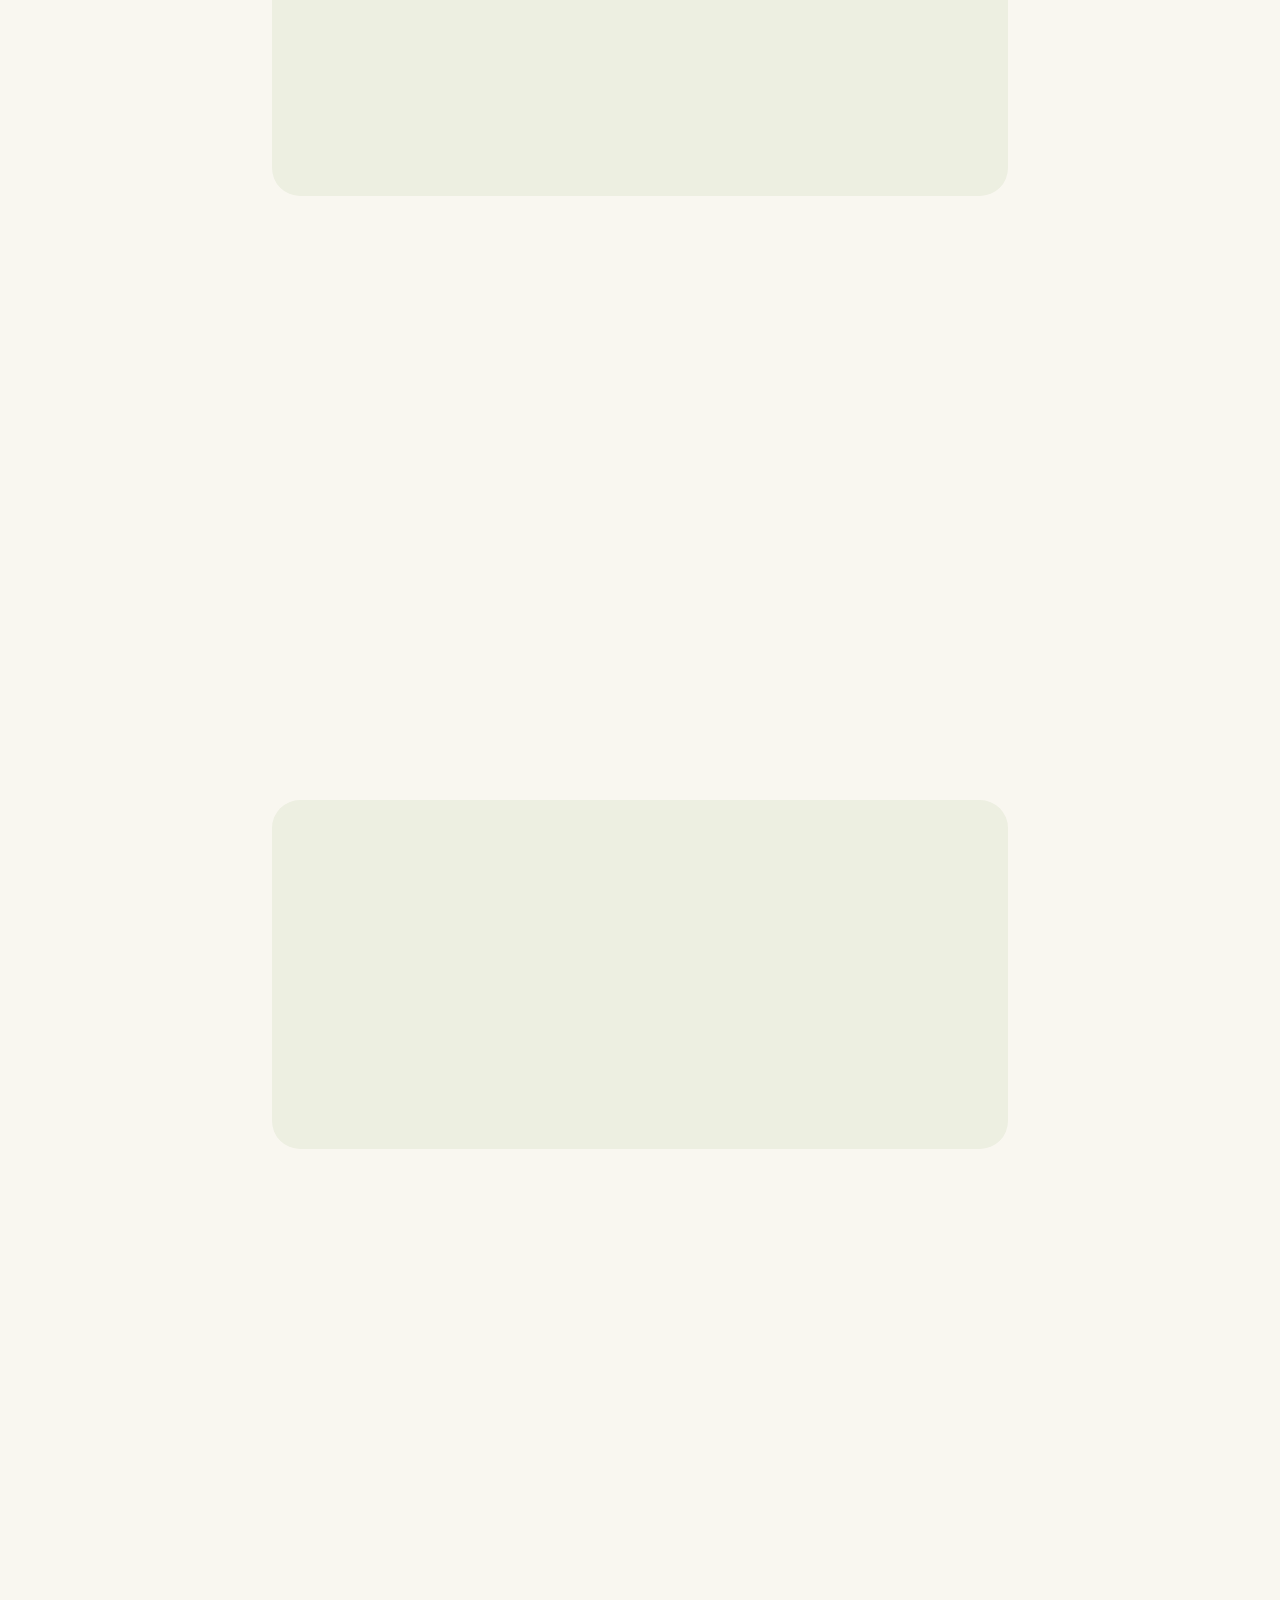
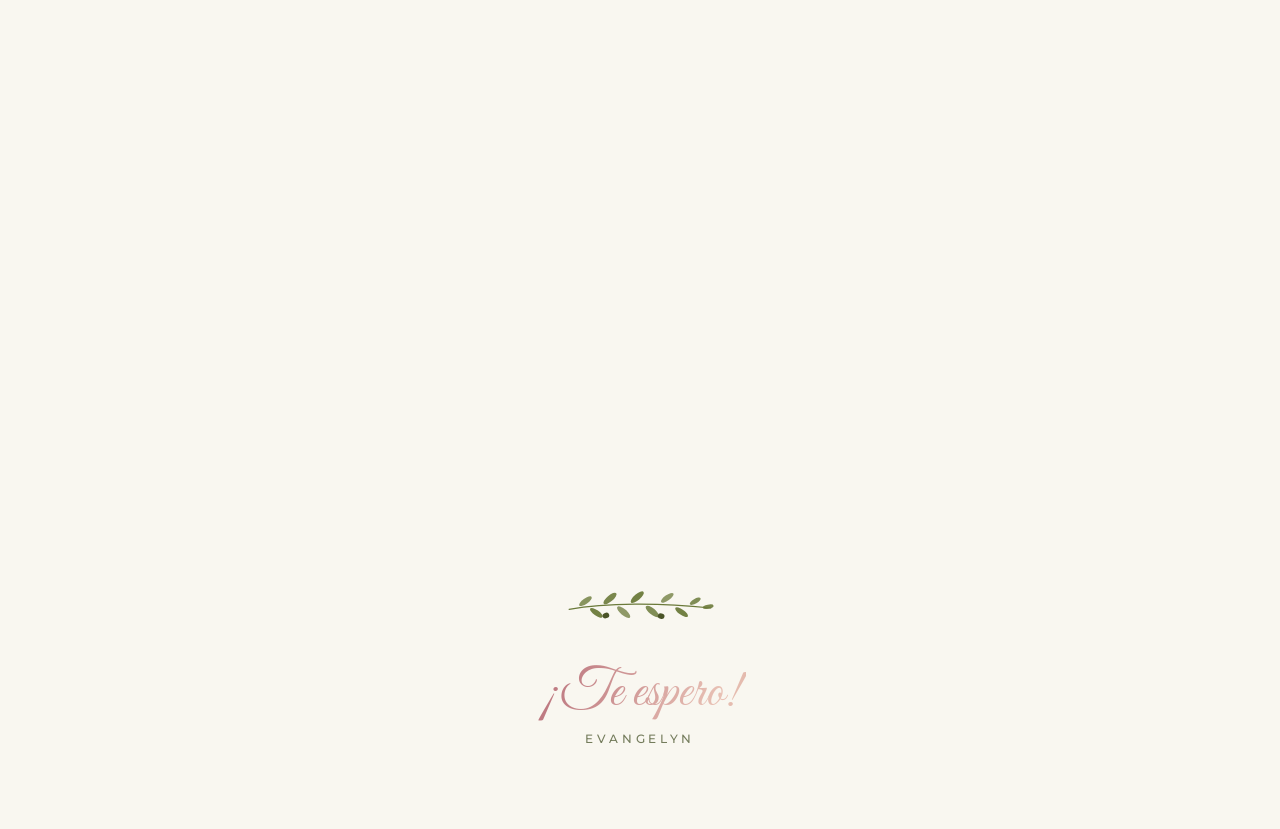
==== commit 25449ab0: "Hojas que caen con la misma forma y tonos de las ramas Co-Authored-By: Claude Opus 5.5 <noreply@anth" ====
--- a/index.html
+++ b/index.html
@@ -12,8 +12,8 @@
   <link rel="preconnect" href="https://fonts.googleapis.com">
   <link rel="preconnect" href="https://fonts.gstatic.com" crossorigin>
   <link href="https://fonts.googleapis.com/css2?family=Cormorant+Garamond:ital,wght@0,400;0,500;0,600;1,400&family=Amatic+SC:wght@700&family=Great+Vibes&family=Montserrat:wght@400;500;600&display=swap" rel="stylesheet">
-  <link rel="stylesheet" href="css/styles.css?v=9">
-  <script src="js/config.js?v=9"></script>
+  <link rel="stylesheet" href="css/styles.css?v=10">
+  <script src="js/config.js?v=10"></script>
 </head>
 <body class="bloqueado">
 
@@ -215,6 +215,6 @@
     <span></span><span></span><span></span>
   </button>
 
-  <script src="js/main.js?v=9"></script>
+  <script src="js/main.js?v=10"></script>
 </body>
 </html>
--- a/css/styles.css
+++ b/css/styles.css
@@ -275,11 +275,13 @@
 /* ============================================================
    PÉTALOS
    ============================================================ */
+.petalo.h1 { background: var(--vina-1); }
+.petalo.h3 { background: var(--vina-3); }
 .petalos { position: fixed; inset: 0; pointer-events: none; z-index: 40; overflow: hidden; }
 .petalo {
   position: absolute; top: -20px; width: 12px; height: 12px;
-  background: var(--petalo); opacity: .55;
-  border-radius: 150% 0 150% 0;
+  background: var(--vina-2); opacity: .8;
+  border-radius: 50%;
   animation: caer linear infinite;
 }
 @keyframes caer {
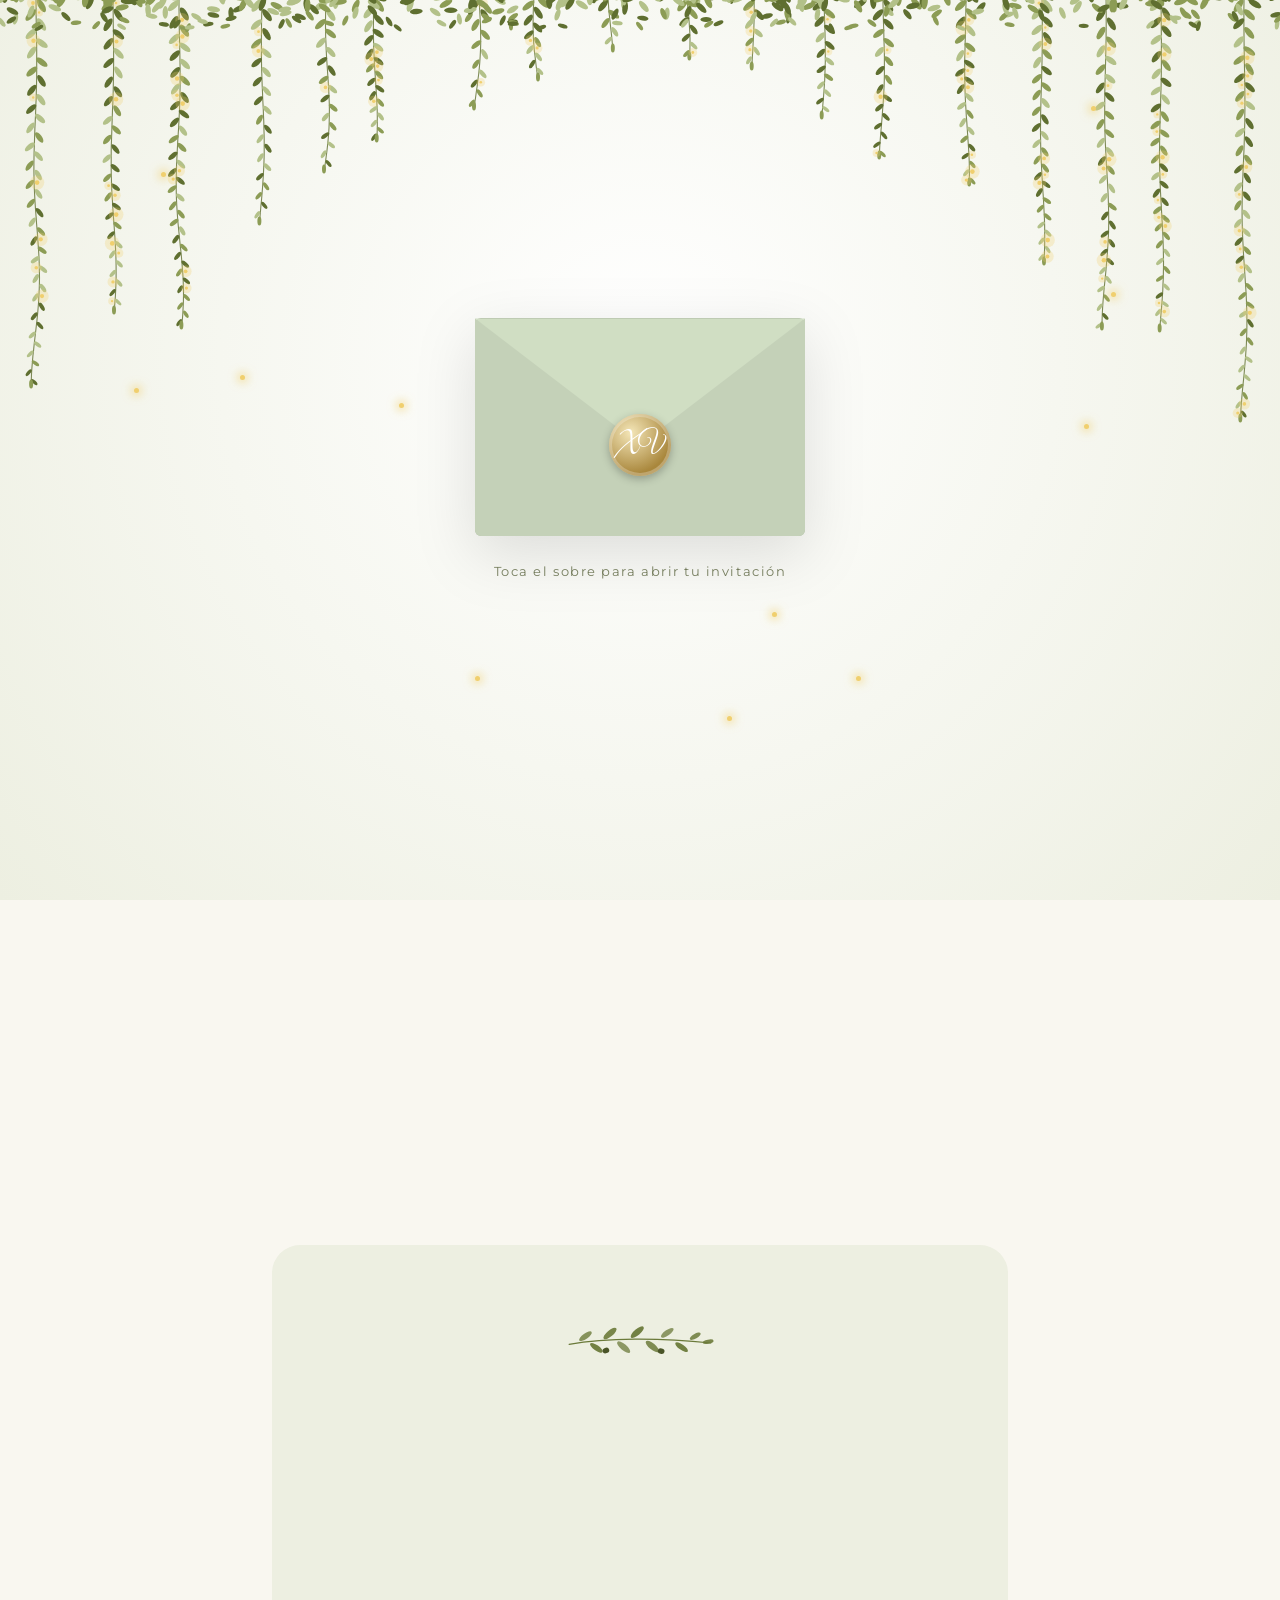
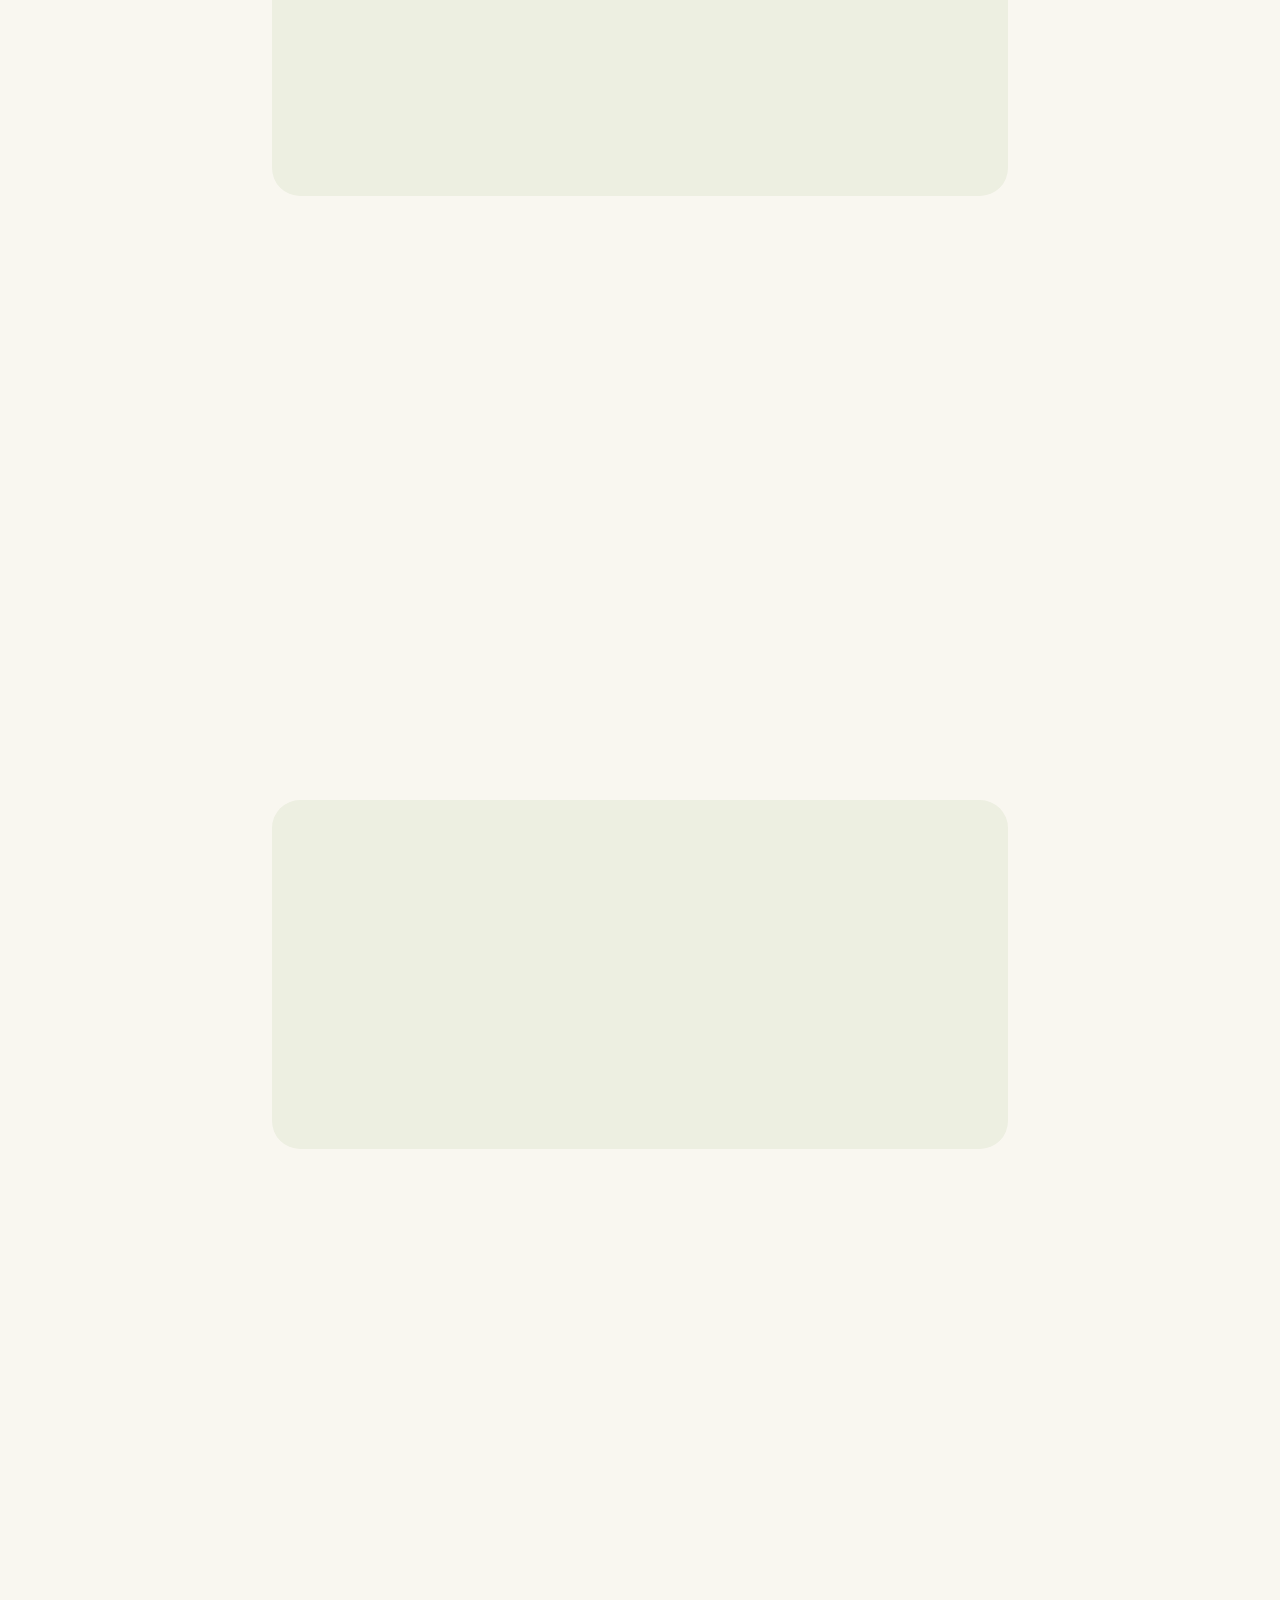
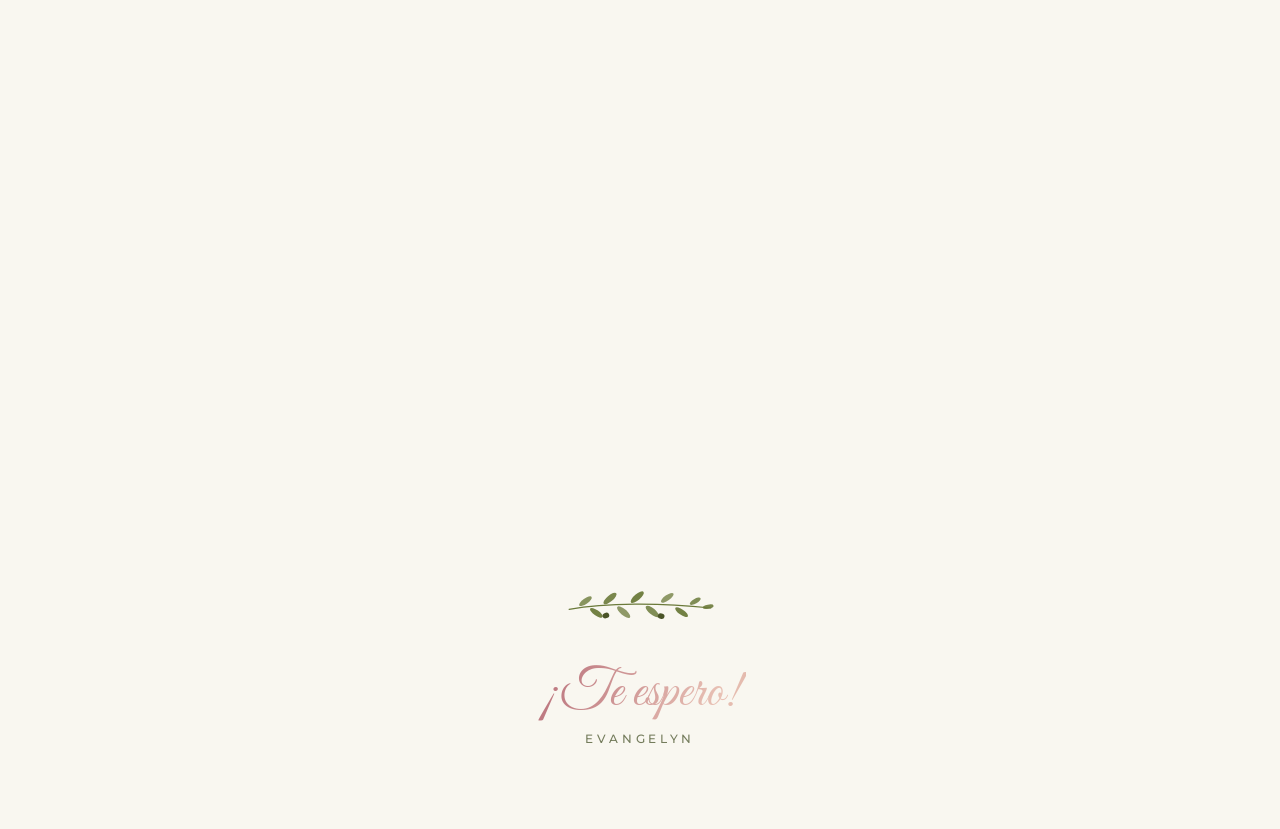
==== commit 1d1421da: "Actualización de la invitación (quitarr nombre completo de la invitación)" ====
--- a/index.html
+++ b/index.html
@@ -91,7 +91,6 @@
       <svg class="rama rama--sup" aria-hidden="true"><use href="#rama"/></svg>
       <p class="etiqueta revelar">Mis XV Años</p>
       <h1 class="nombre metal revelar" data-campo="nombre">Nombre</h1>
-      <p class="portada__completo revelar" data-campo="nombreCompleto"></p>
       <p class="portada__fecha revelar" data-campo="fechaTexto"></p>
       <p class="portada__saludo revelar" data-invitado hidden>
         <span data-invitado-nombre></span>, tenemos el honor de invitarte a celebrar este día tan especial.
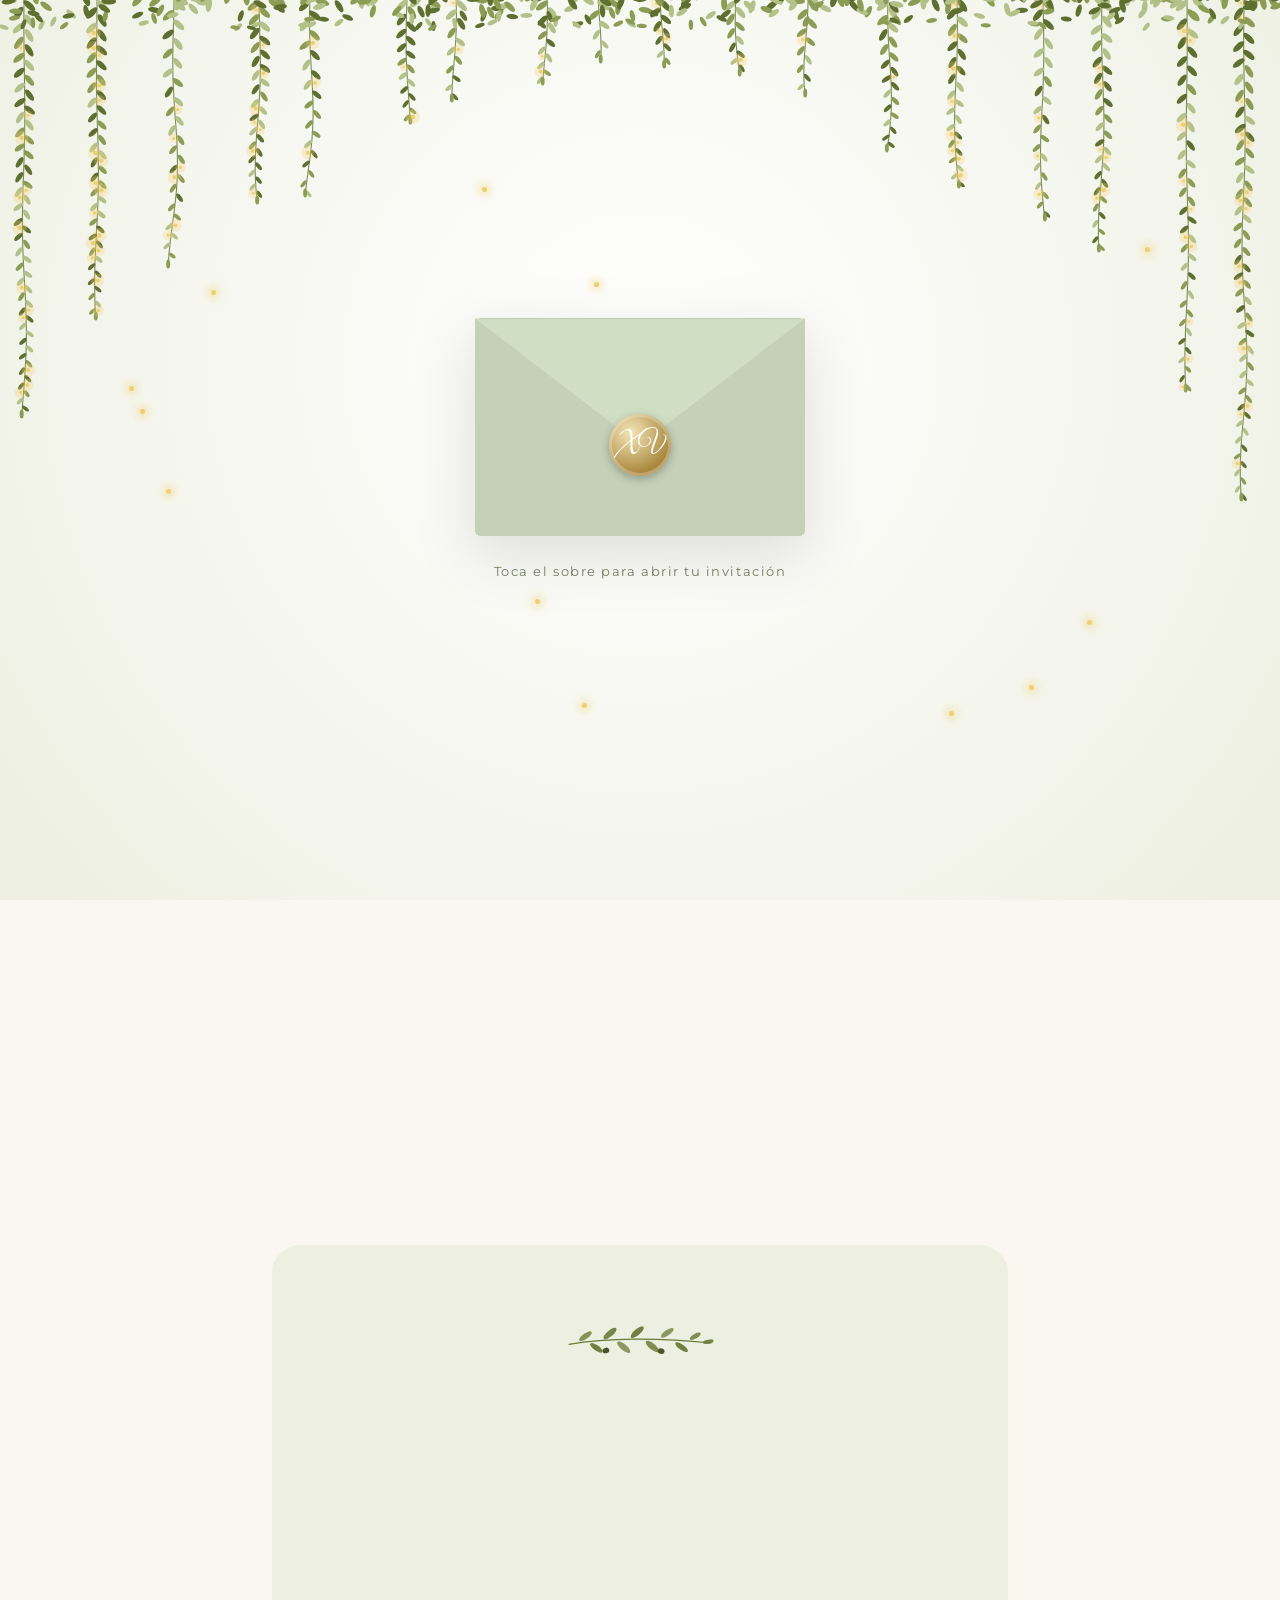
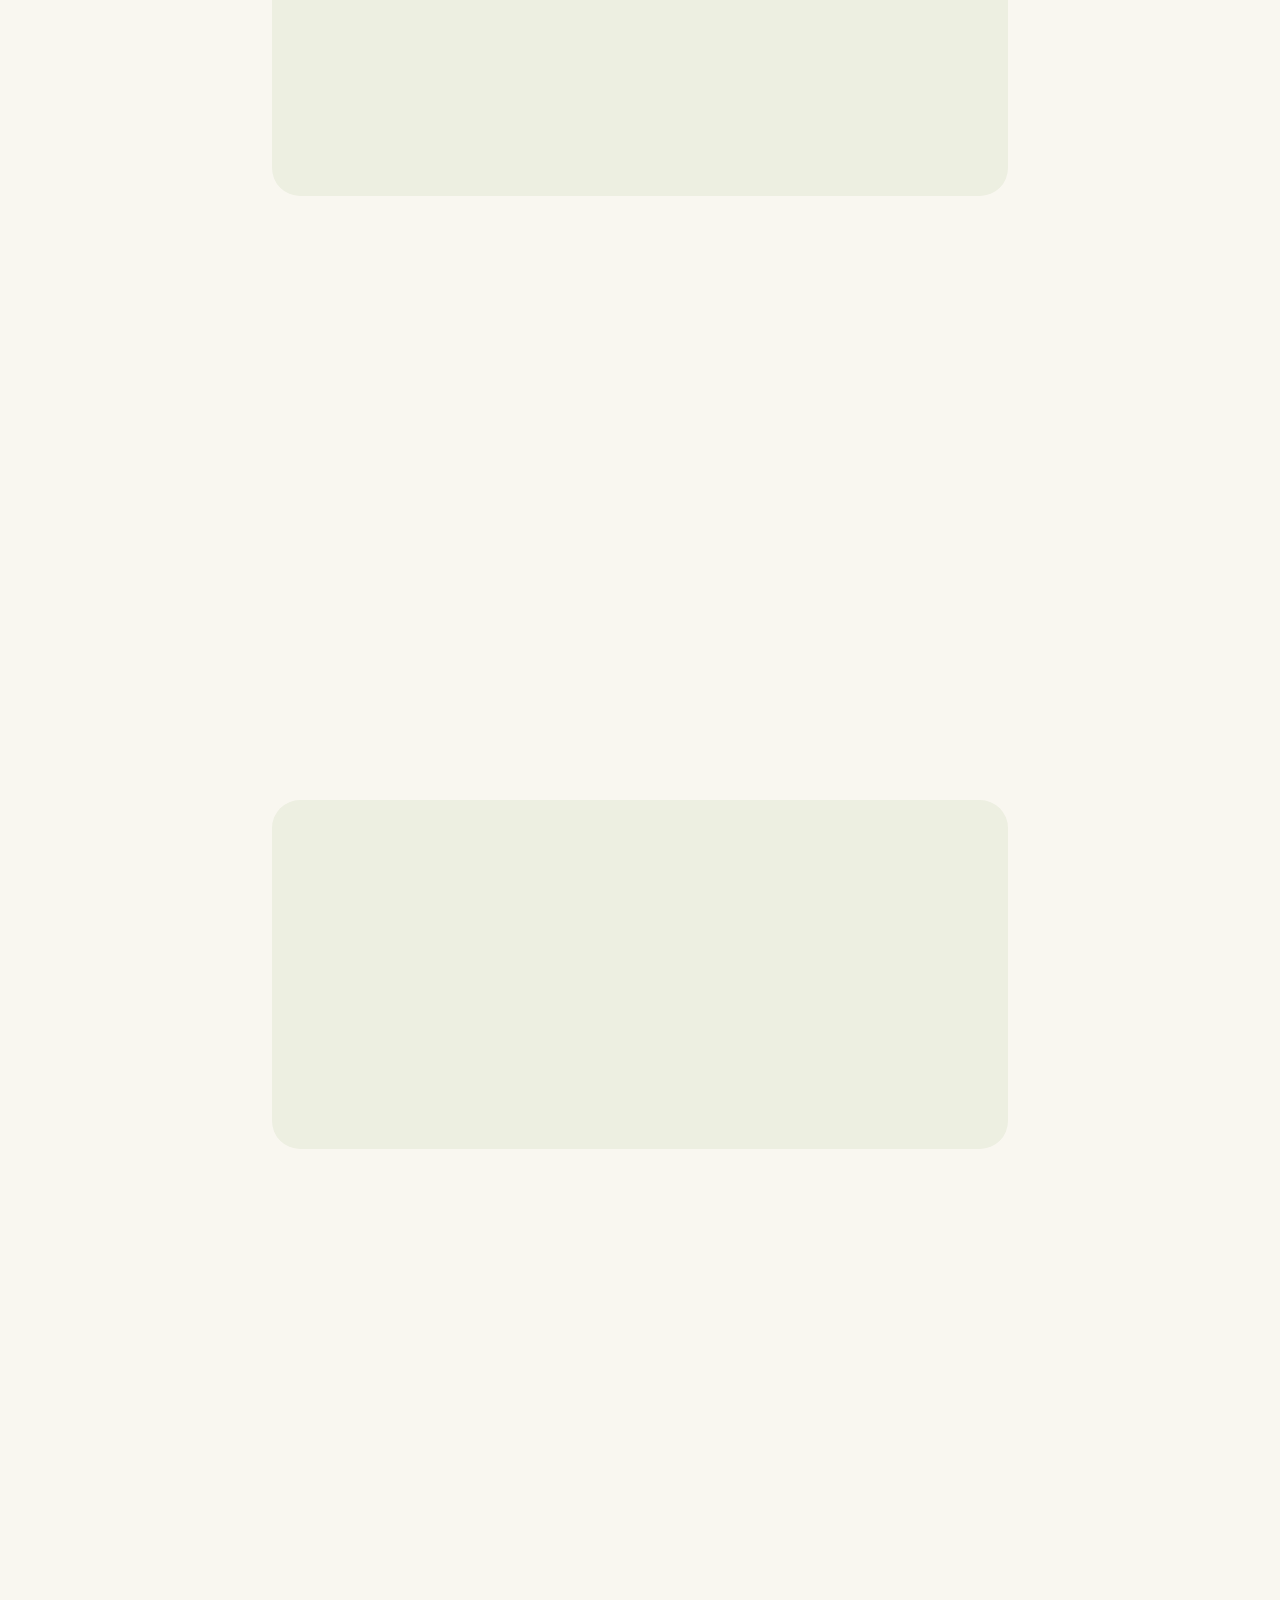
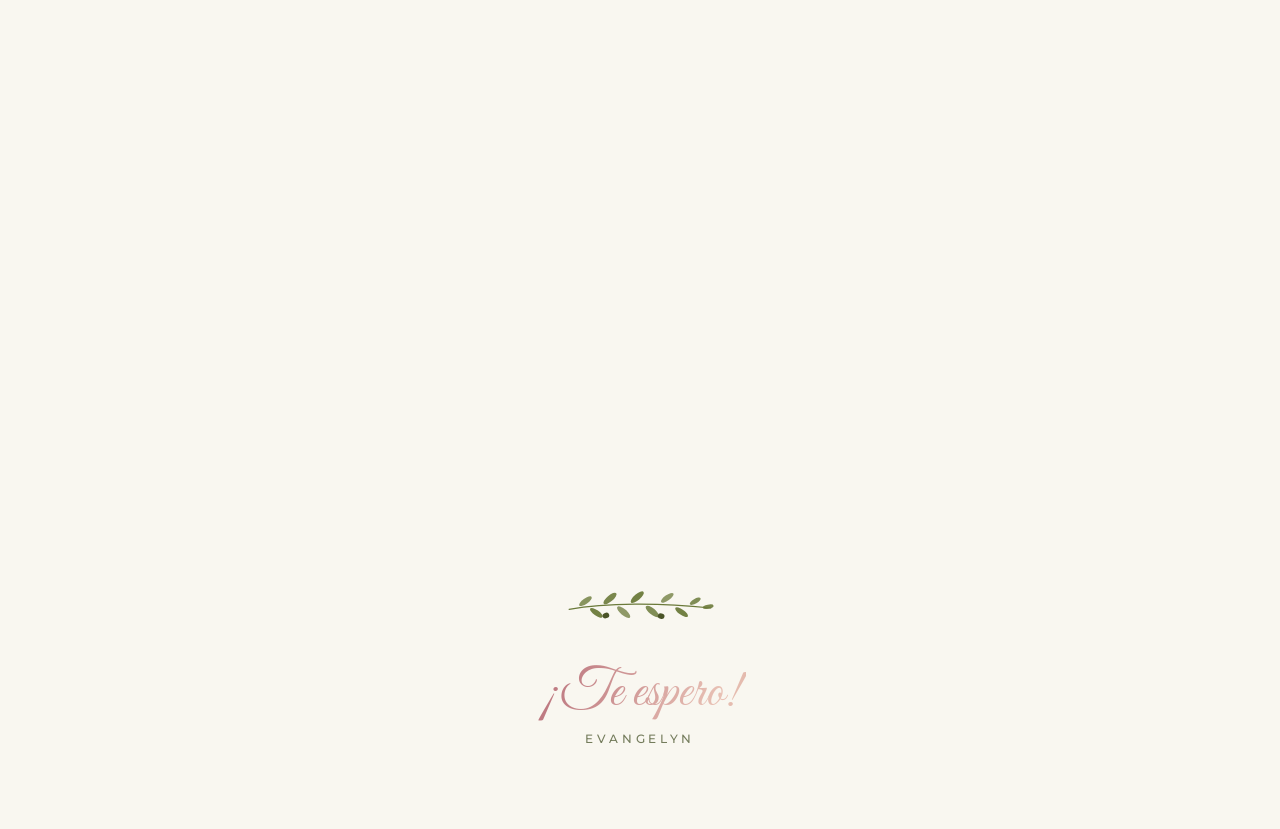
==== commit 6b373adf: "Música de fondo: varias canciones en orden aleatorio (mp3 o YouTube) Co-Authored-By: Claude Opus 5.5" ====
--- a/index.html
+++ b/index.html
@@ -12,8 +12,8 @@
   <link rel="preconnect" href="https://fonts.googleapis.com">
   <link rel="preconnect" href="https://fonts.gstatic.com" crossorigin>
   <link href="https://fonts.googleapis.com/css2?family=Cormorant+Garamond:ital,wght@0,400;0,500;0,600;1,400&family=Amatic+SC:wght@700&family=Great+Vibes&family=Montserrat:wght@400;500;600&display=swap" rel="stylesheet">
-  <link rel="stylesheet" href="css/styles.css?v=10">
-  <script src="js/config.js?v=10"></script>
+  <link rel="stylesheet" href="css/styles.css?v=11">
+  <script src="js/config.js?v=11"></script>
 </head>
 <body class="bloqueado">
 
@@ -214,6 +214,6 @@
     <span></span><span></span><span></span>
   </button>
 
-  <script src="js/main.js?v=10"></script>
+  <script src="js/main.js?v=11"></script>
 </body>
 </html>
--- a/css/styles.css
+++ b/css/styles.css
@@ -540,3 +540,9 @@
   66%  { transform: translate(-14px, -8px); }
   100% { transform: translate(10px, 16px); }
 }
+
+/* Reproductor de YouTube para la música de fondo (no se ve ni se toca) */
+.musica-yt {
+  position: fixed; left: 0; bottom: 0; width: 200px; height: 200px;
+  opacity: 0; pointer-events: none; z-index: -1; overflow: hidden;
+}
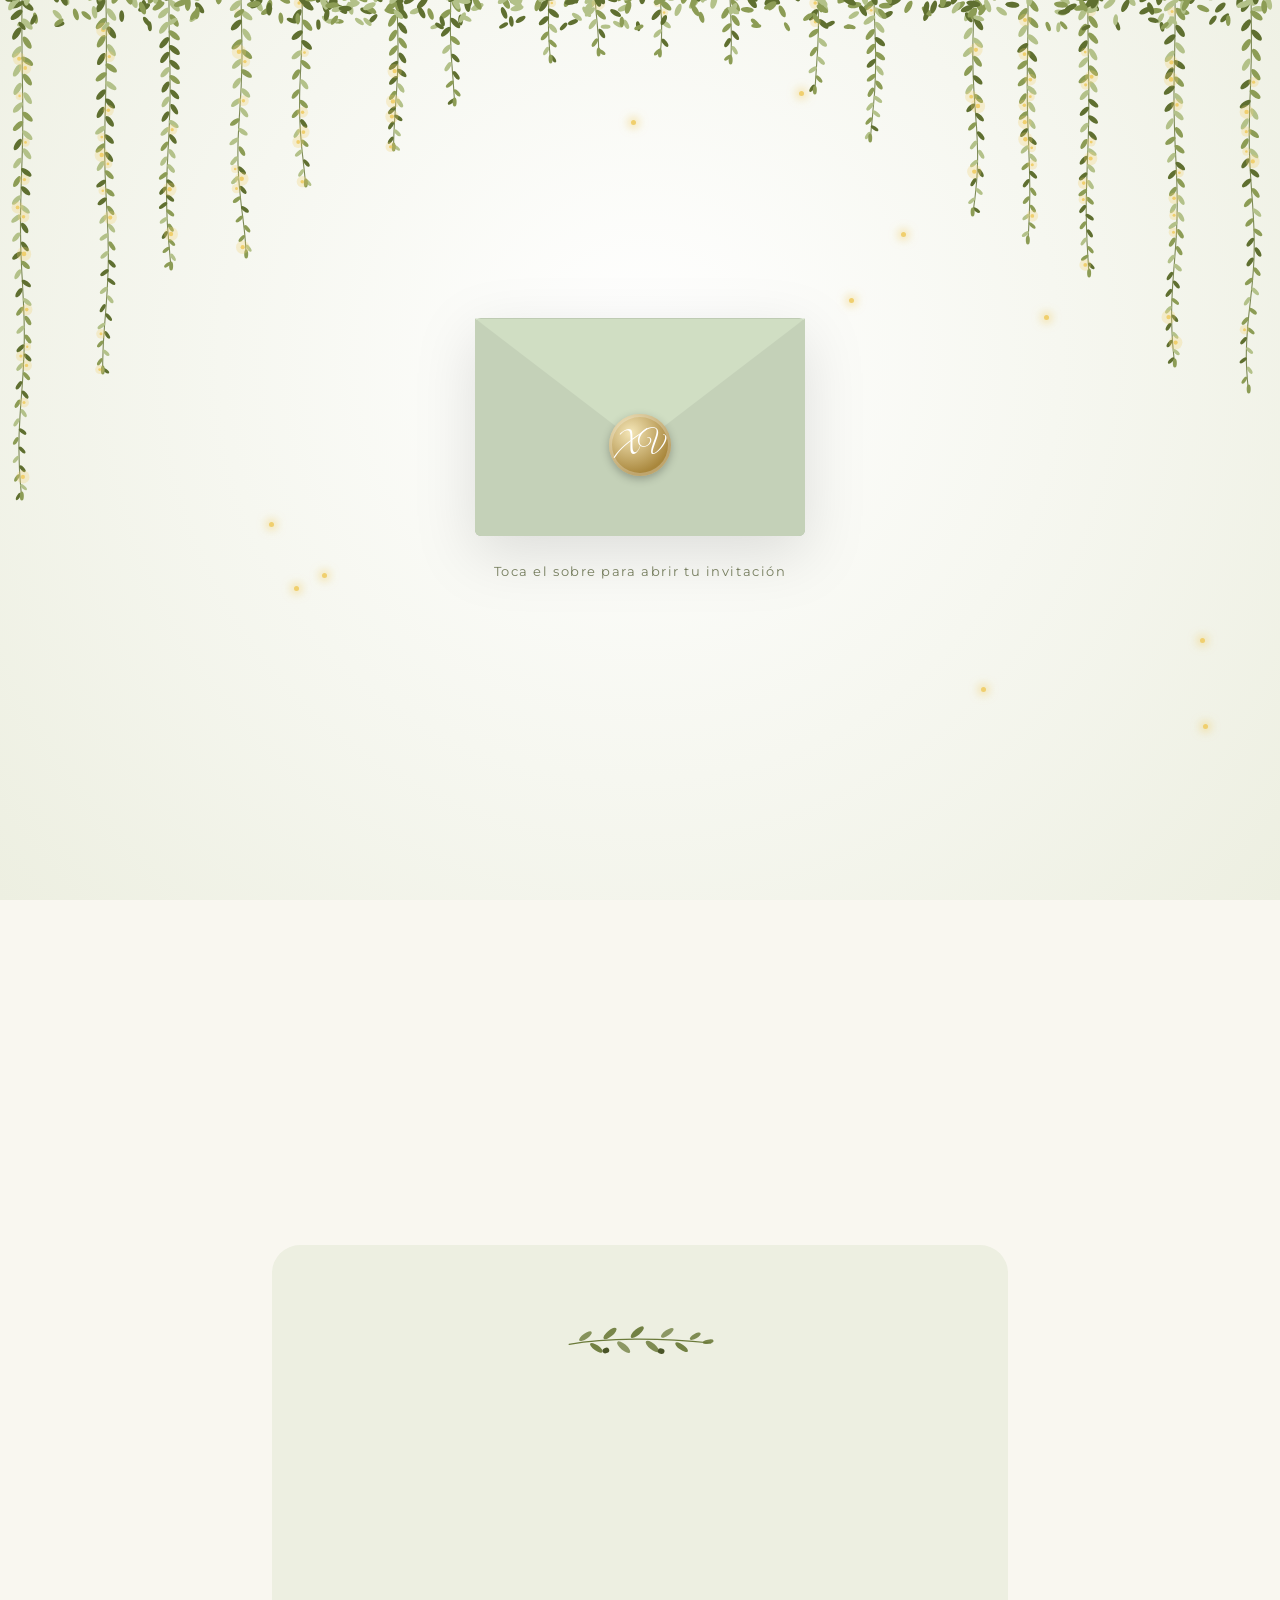
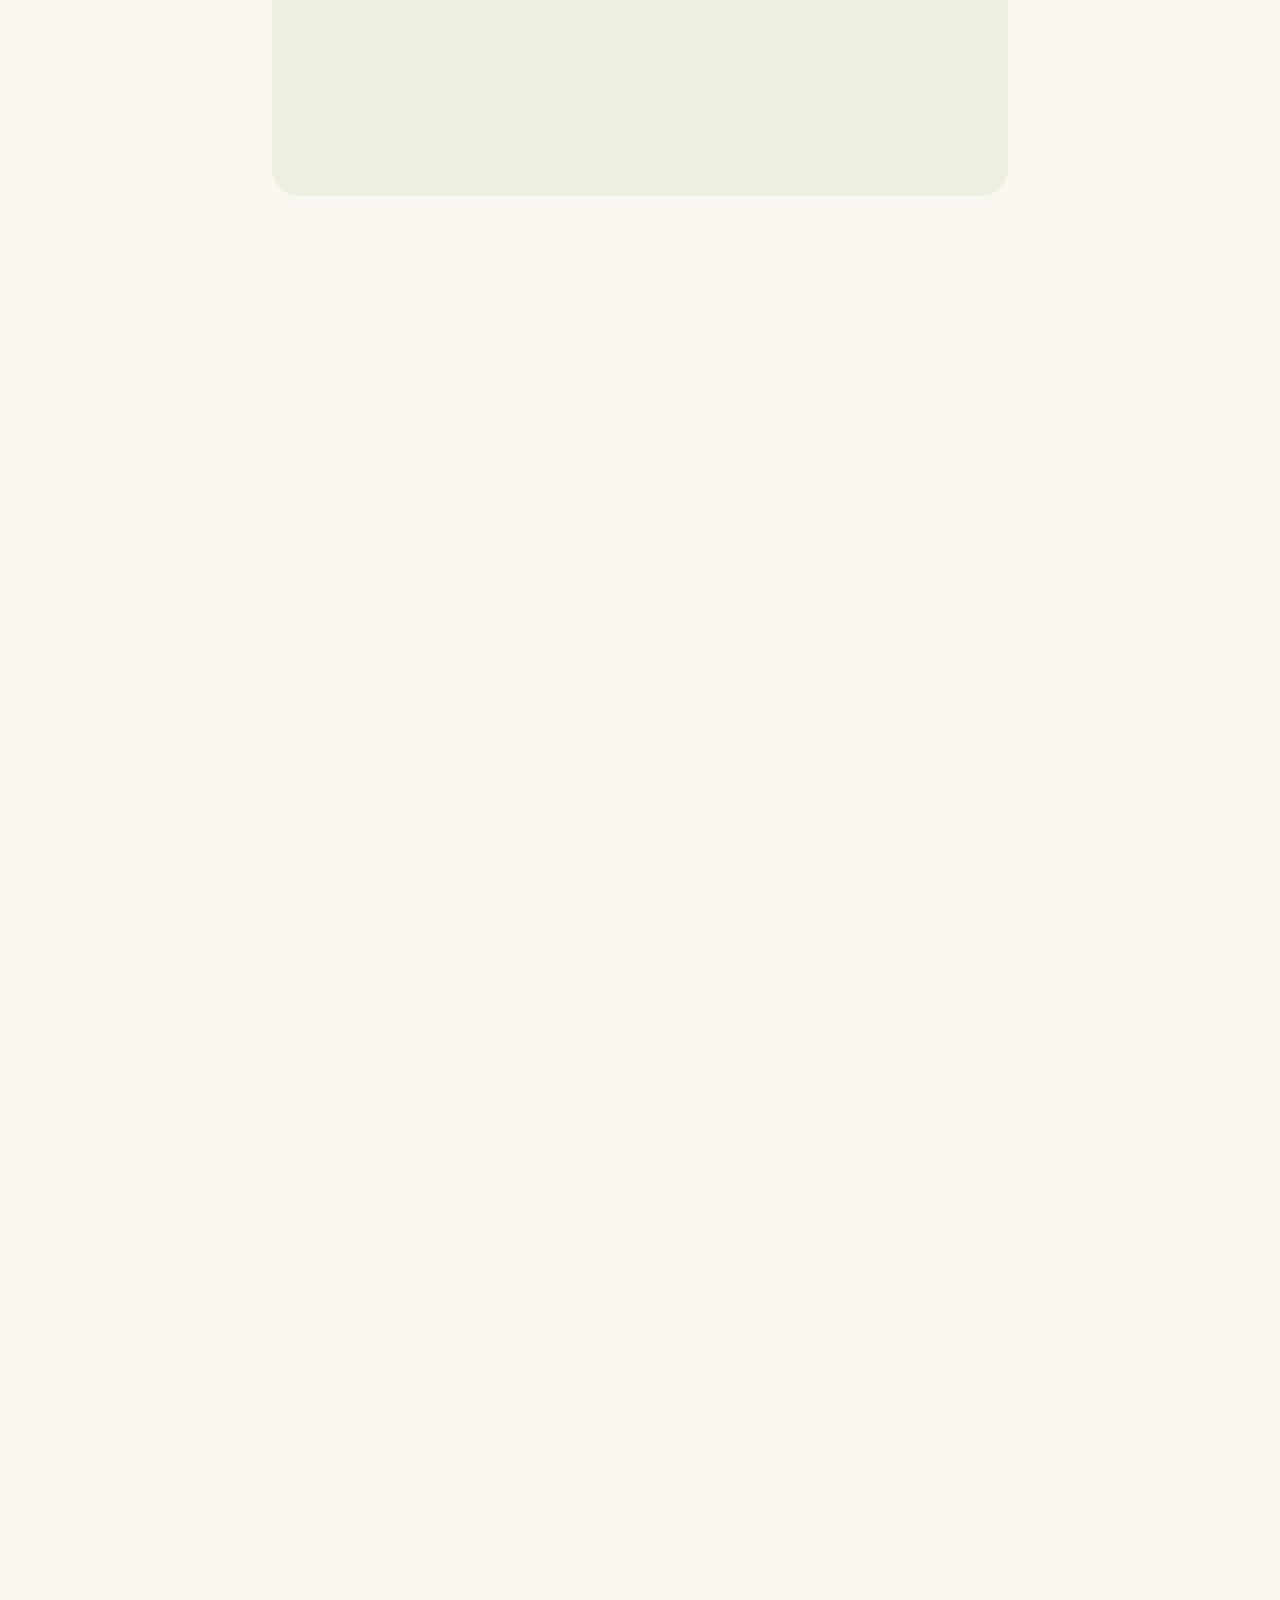
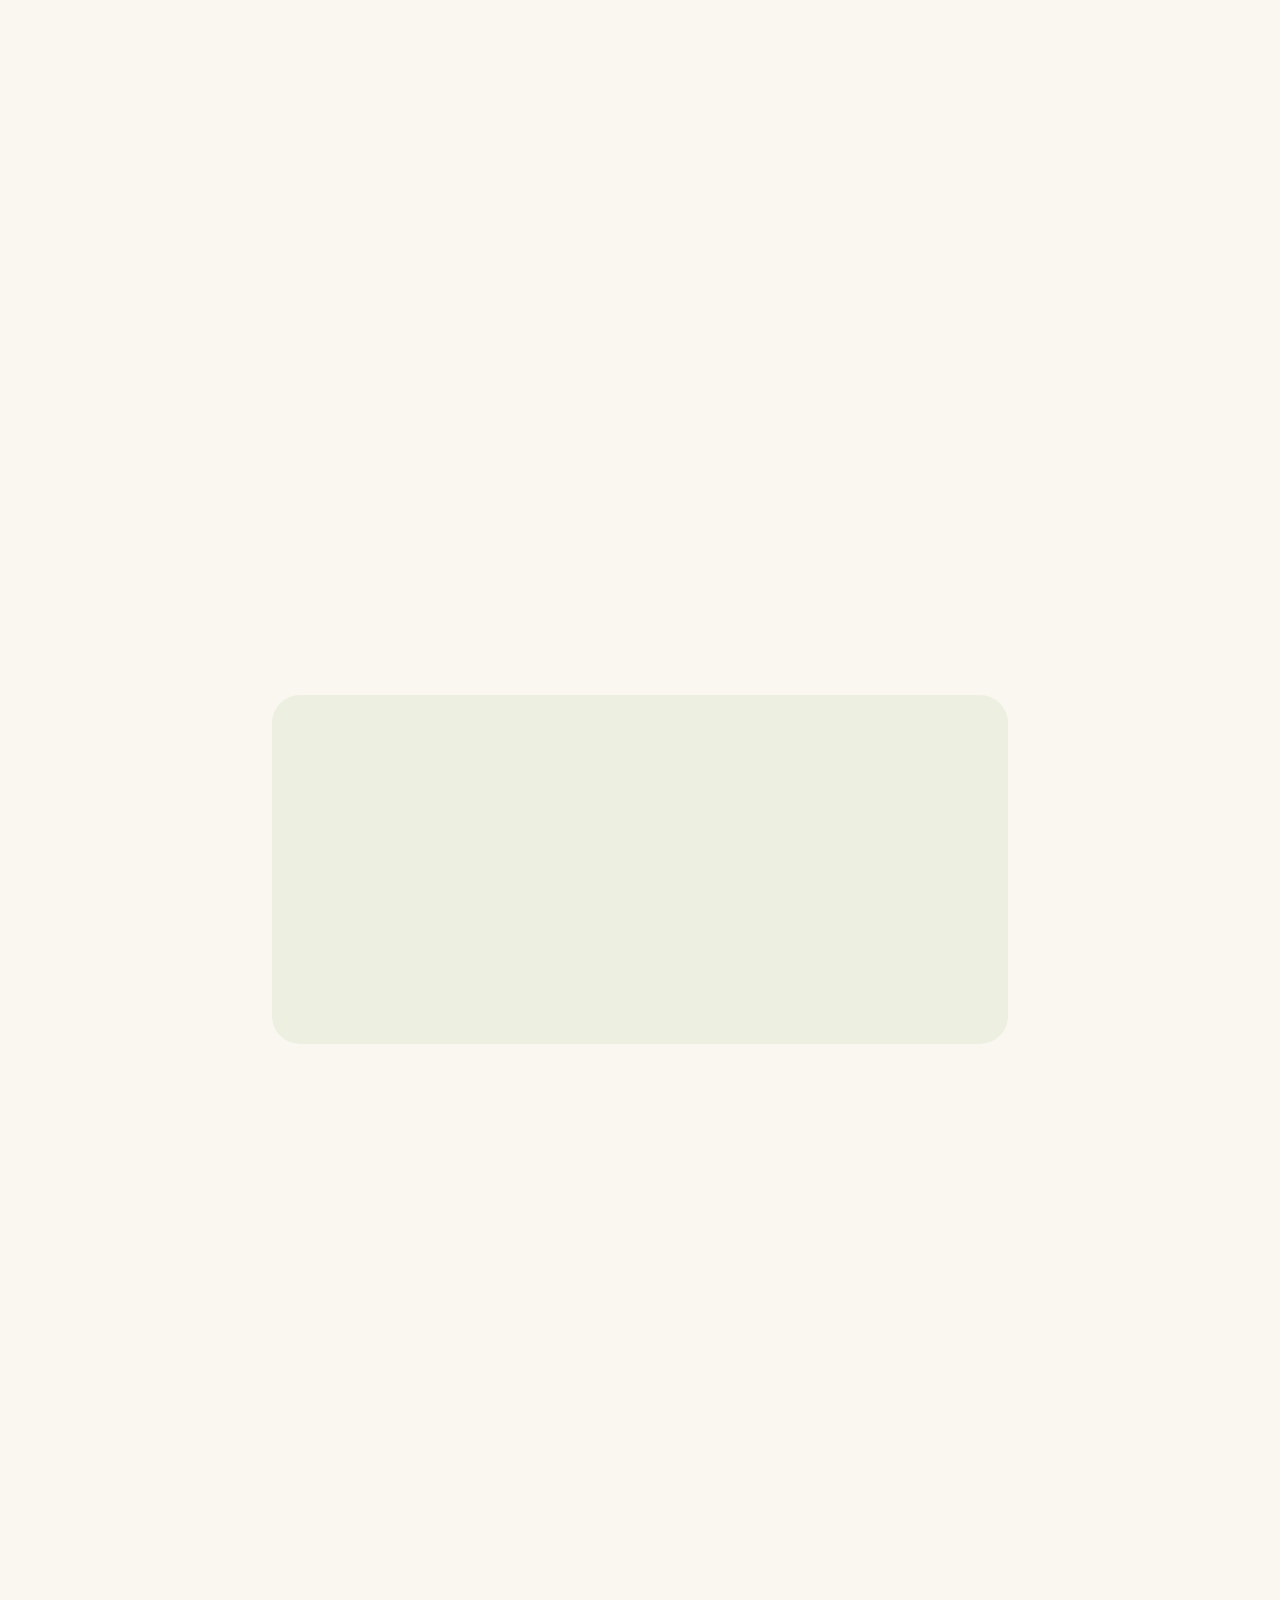
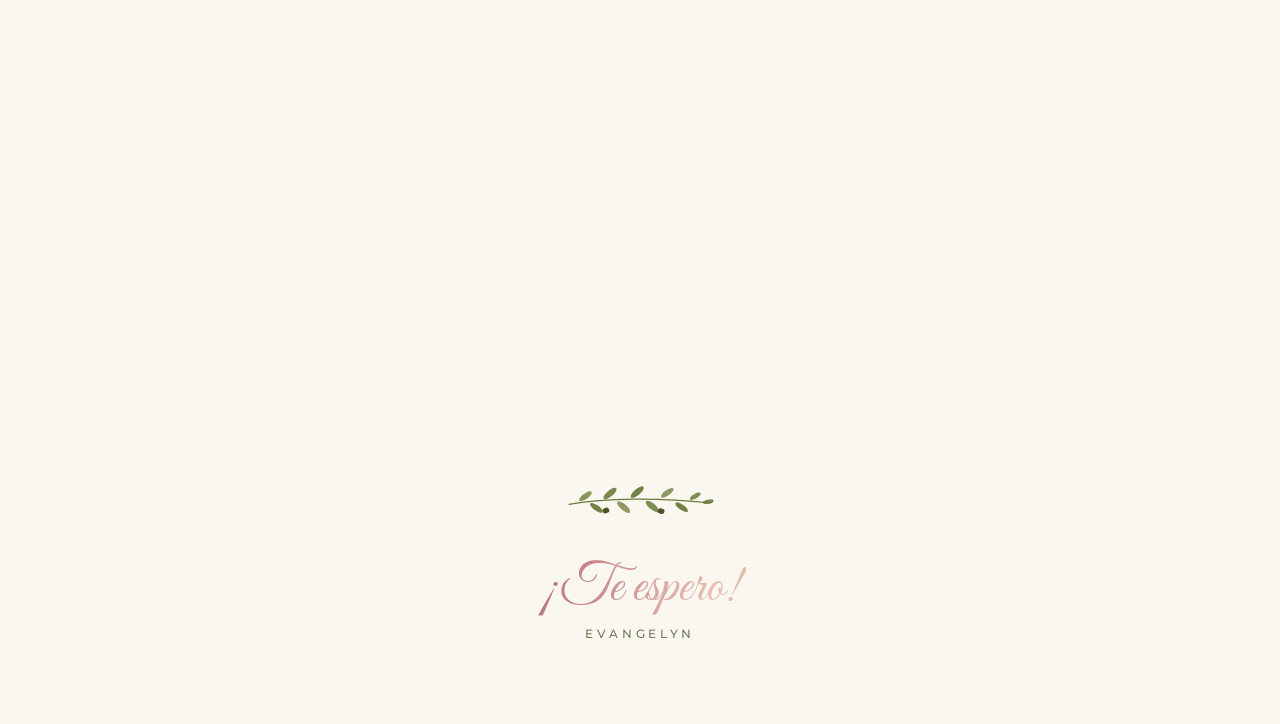
==== commit 971e6ad0: "Sección Momentos: galería de fotos con visor Co-Authored-By: Claude Opus 5.5 <noreply@anthropic.com>" ====
--- a/index.html
+++ b/index.html
@@ -12,8 +12,8 @@
   <link rel="preconnect" href="https://fonts.googleapis.com">
   <link rel="preconnect" href="https://fonts.gstatic.com" crossorigin>
   <link href="https://fonts.googleapis.com/css2?family=Cormorant+Garamond:ital,wght@0,400;0,500;0,600;1,400&family=Amatic+SC:wght@700&family=Great+Vibes&family=Montserrat:wght@400;500;600&display=swap" rel="stylesheet">
-  <link rel="stylesheet" href="css/styles.css?v=11">
-  <script src="js/config.js?v=11"></script>
+  <link rel="stylesheet" href="css/styles.css?v=12">
+  <script src="js/config.js?v=12"></script>
 </head>
 <body class="bloqueado">
 
@@ -126,6 +126,13 @@
       </div>
     </section>
 
+    <!-- Momentos (galería de fotos) -->
+    <section class="seccion" id="momentos">
+      <p class="etiqueta revelar">Mi historia</p>
+      <h2 class="titulo-script metal revelar">Momentos</h2>
+      <div class="galeria" id="galeria"></div>
+    </section>
+
     <!-- Evento -->
     <section class="seccion">
       <p class="etiqueta revelar">Dónde y cuándo</p>
@@ -210,10 +217,19 @@
     </footer>
   </main>
 
+  <!-- Visor de fotos -->
+  <dialog class="visor" id="visor" aria-label="Foto ampliada">
+    <img id="visor-img" alt="">
+    <button type="button" class="visor__btn visor__cerrar" id="visor-cerrar" aria-label="Cerrar">&times;</button>
+    <button type="button" class="visor__btn visor__ant" id="visor-ant" aria-label="Foto anterior">&lsaquo;</button>
+    <button type="button" class="visor__btn visor__sig" id="visor-sig" aria-label="Foto siguiente">&rsaquo;</button>
+    <p class="visor__cuenta" id="visor-cuenta"></p>
+  </dialog>
+
   <button class="musica" id="musica" type="button" aria-label="Pausar música" hidden>
     <span></span><span></span><span></span>
   </button>
 
-  <script src="js/main.js?v=11"></script>
+  <script src="js/main.js?v=12"></script>
 </body>
 </html>
--- a/css/styles.css
+++ b/css/styles.css
@@ -361,6 +361,46 @@
 .muestras span:nth-child(2) { background: var(--accent); }
 .muestras span:nth-child(3) { background: linear-gradient(135deg, var(--metal-1), var(--metal-2)); }
 
+/* Momentos: galería de fotos */
+.galeria { display: grid; grid-template-columns: repeat(2, 1fr); gap: .6rem; width: 100%; margin-top: 1rem; }
+.galeria__foto {
+  position: relative; aspect-ratio: 4 / 5; padding: 0; border: 0; border-radius: 16px; overflow: hidden;
+  background: var(--suave); cursor: zoom-in;
+  box-shadow: 0 0 0 1px var(--linea), 0 8px 20px rgba(0,0,0,.08);
+}
+.galeria__foto:first-child { grid-column: span 2; aspect-ratio: 8 / 5; }
+.galeria__foto img { width: 100%; height: 100%; object-fit: cover; transition: transform .6s ease; }
+.galeria__foto:hover img { transform: scale(1.04); }
+.galeria__foto:focus-visible { outline: 2px solid var(--btn); outline-offset: 3px; }
+
+/* Visor de fotos ampliadas */
+body.con-visor { overflow: hidden; }
+.visor {
+  width: 100vw; height: 100vh; height: 100dvh; max-width: none; max-height: none; margin: 0; padding: 0; border: 0;
+  background: transparent; color: #fff;
+}
+.visor[open] { display: flex; align-items: center; justify-content: center; animation: entrar .3s ease both; }
+.visor::backdrop { background: rgba(20, 22, 14, .92); }
+.visor img { max-width: calc(100vw - 32px); max-height: calc(100dvh - 120px); border-radius: 10px; box-shadow: 0 10px 40px rgba(0,0,0,.4); }
+.visor__btn {
+  position: absolute; width: 48px; height: 48px; border-radius: 50%; border: 0; cursor: pointer;
+  background: rgba(255,255,255,.14); color: #fff; font-size: 2rem; line-height: 1;
+  display: flex; align-items: center; justify-content: center;
+}
+.visor__btn:hover { background: rgba(255,255,255,.26); }
+.visor__btn:focus-visible { outline: 2px solid #fff; outline-offset: 2px; }
+.visor__cerrar { top: 16px; right: 16px; }
+.visor__ant, .visor__sig { top: 50%; margin-top: -24px; }
+.visor__ant { left: 16px; }
+.visor__sig { right: 16px; }
+.visor__cuenta {
+  position: absolute; bottom: 20px; left: 0; right: 0;
+  font-family: "Montserrat", sans-serif; font-size: .8rem; letter-spacing: .2em; opacity: .8;
+}
+@media (max-width: 640px) {
+  .visor__ant, .visor__sig { top: auto; bottom: 8px; margin-top: 0; }
+}
+
 /* Botones */
 .boton {
   display: inline-flex; align-items: center; justify-content: center; gap: .5rem;
@@ -445,6 +485,7 @@
 
 @media (min-width: 640px) {
   .tarjetas, .dos-col { grid-template-columns: 1fr 1fr; }
+  .galeria { grid-template-columns: repeat(3, 1fr); gap: .8rem; }
   .formulario, .exito { padding: 2.2rem 2rem; }
 }
 @media (max-width: 380px) {
